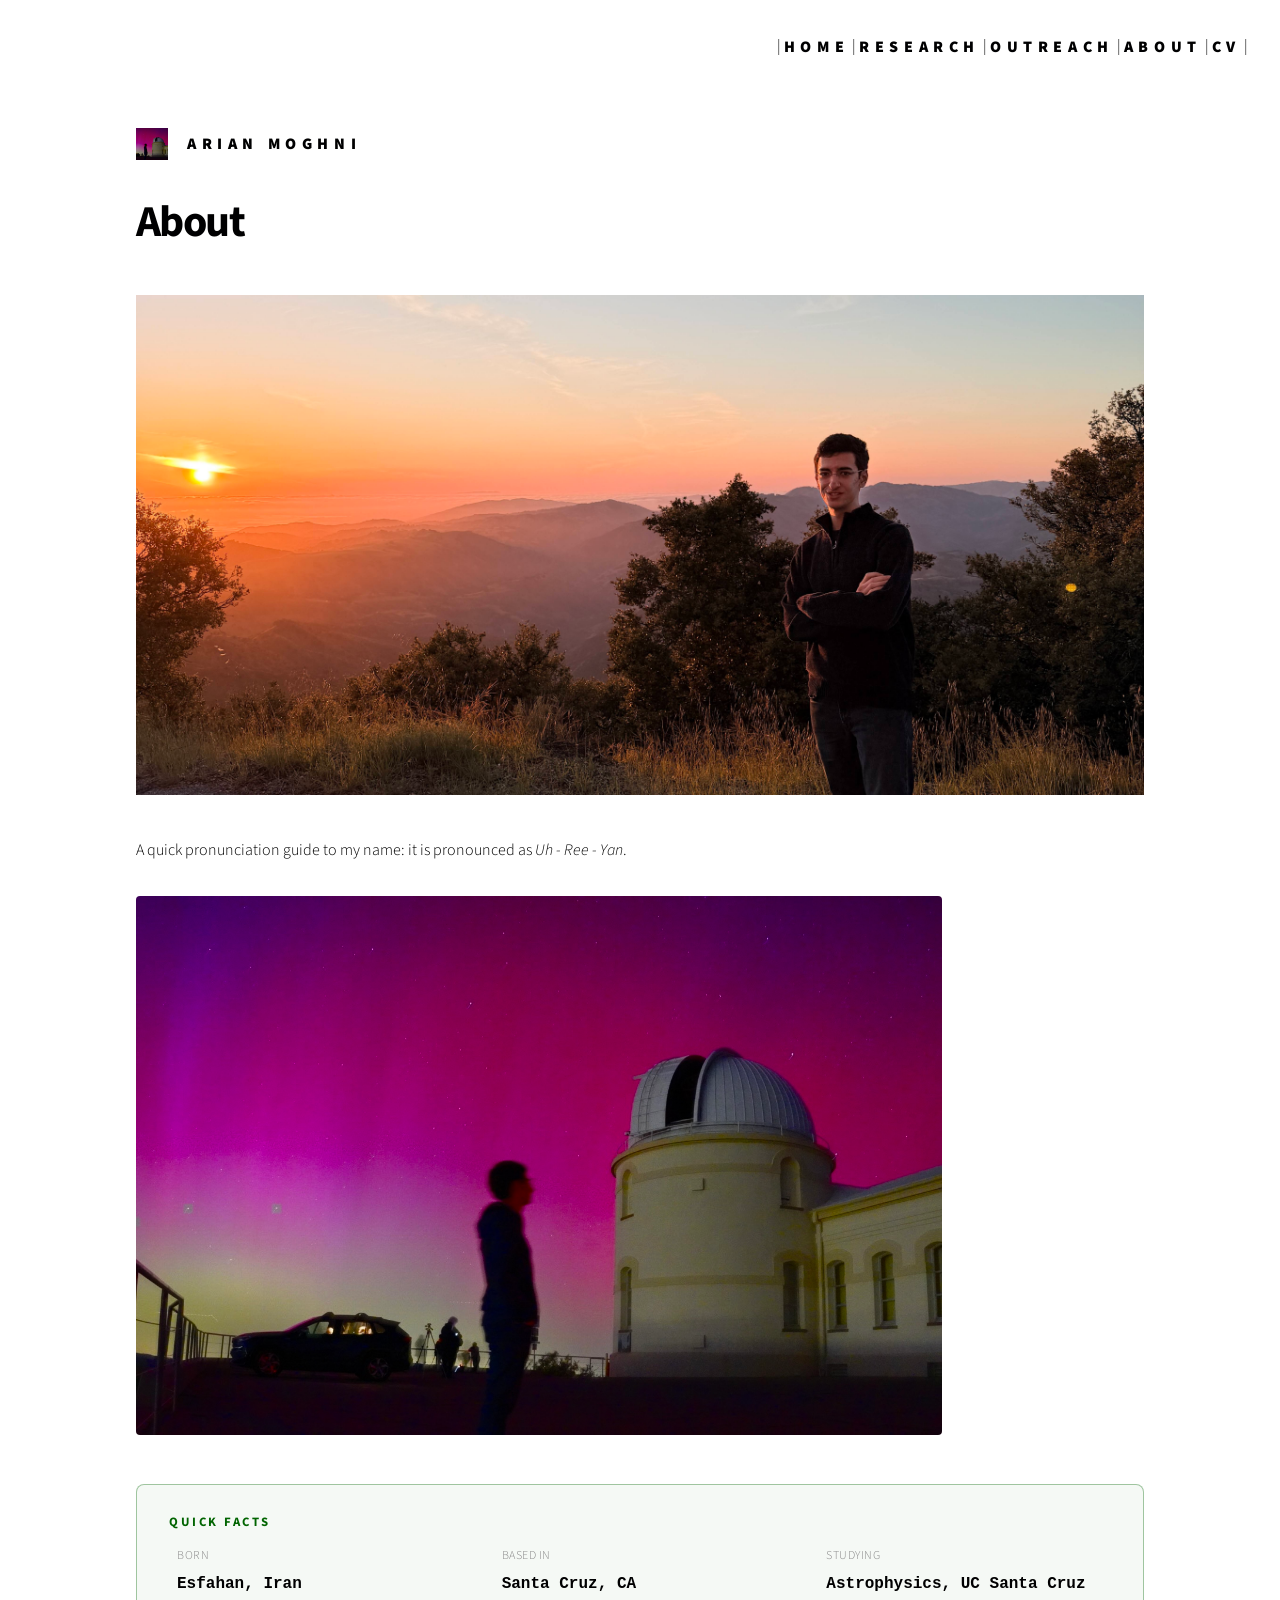
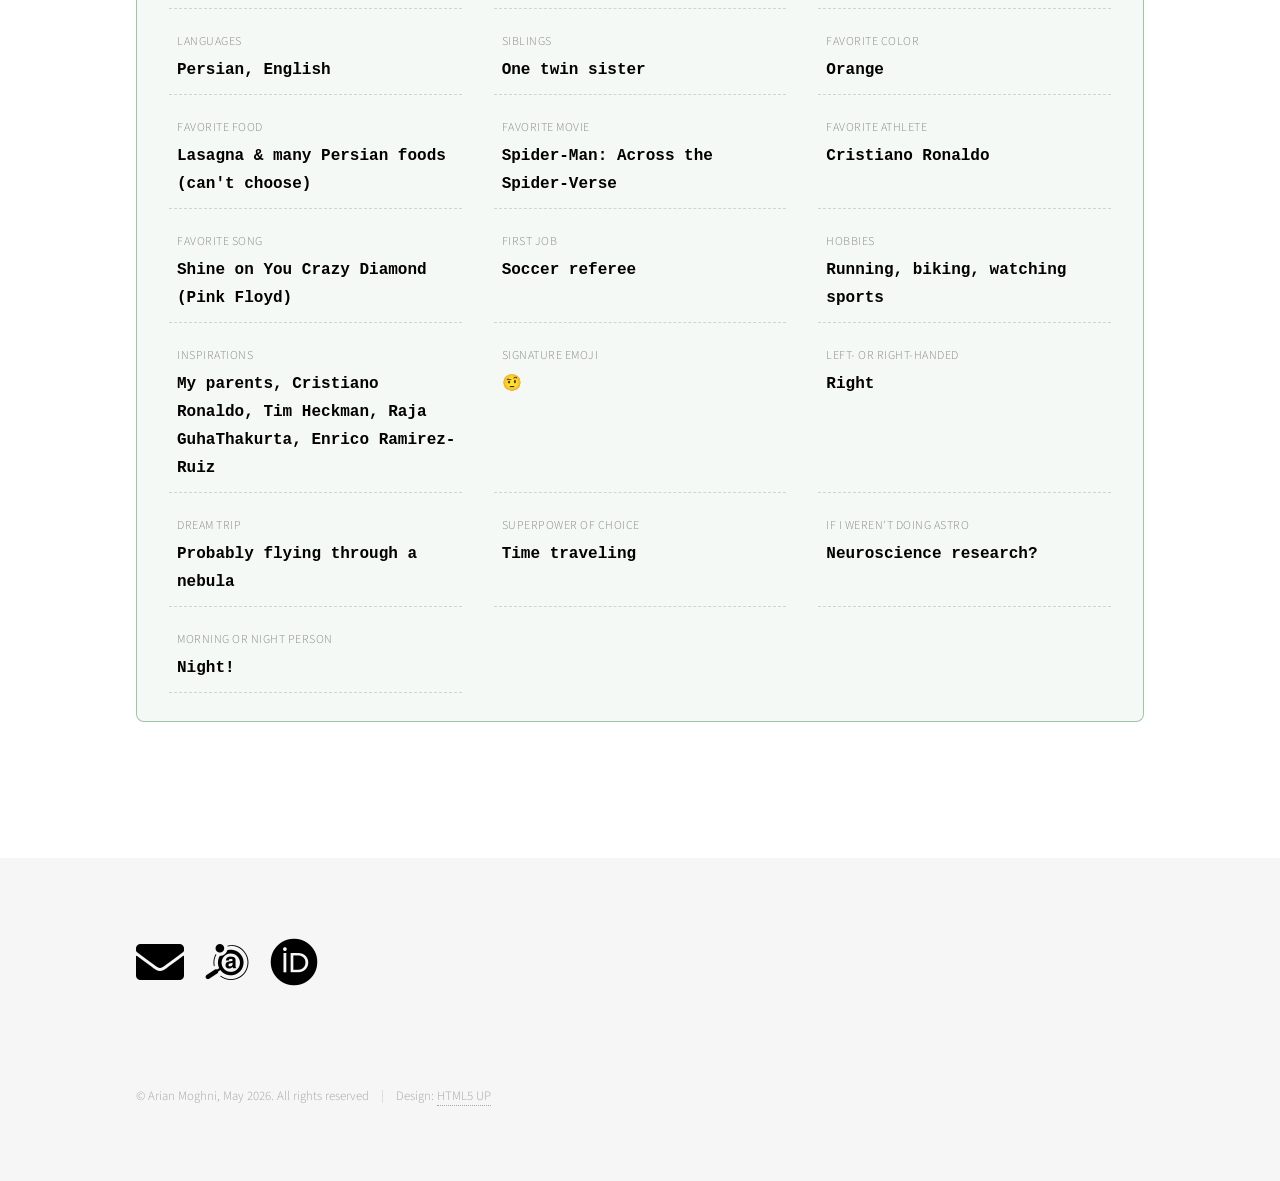
==== about.html @ b33e06de "Update about.html" ====
<!DOCTYPE HTML>
<!--
    Phantom by HTML5 UP
    html5up.net | @ajlkn
    Free for personal and commercial use under the CCA 3.0 license (html5up.net/license)
  -->
<html>
  <head>
    <title>About — Arian Moghni</title> 
    <meta charset="utf-8" />
    <meta name="viewport" content="width=device-width, initial-scale=1, user-scalable=no" />
    <link rel="stylesheet" href="assets/css/main.css" />
    <link rel="stylesheet" href="assets/academicons-1.9.1/css/academicons.css"/>
	<link rel="icon" href="images/Aurora_Lick_copy2.png" />
    <noscript><link rel="stylesheet" href="assets/css/noscript.css" /></noscript>

    <style>
      .quick-facts {
        border: 1px solid rgba(0, 100, 0, 0.35);
        border-radius: 8px;
        padding: 1.75em 2em;
        margin: 2.5em 0;
        background: rgba(0, 100, 0, 0.04);
      }
      .quick-facts h3 {
        margin: 0 0 1em 0;
        font-size: 0.8em;
        letter-spacing: 2.5px;
        text-transform: uppercase;
        color: darkgreen;
        font-weight: 700;
      }
      .quick-facts ul {
        list-style: none;
        margin: 0;
        padding: 0;
        display: grid;
        grid-template-columns: repeat(3, 1fr);
        gap: 1.4em 2em;
      }
      .quick-facts li {
        display: flex;
        flex-direction: column;
        gap: 0.25em;
        border-bottom: 1px dashed rgba(0, 0, 0, 0.15);
        padding-bottom: 0.6em;
        min-width: 0;
      }
      .quick-facts .fact-label {
        font-size: 0.75em;
        text-transform: uppercase;
        letter-spacing: 0.5px;
        color: #888;
      }
      .quick-facts .fact-value {
        font-family: "Courier New", Courier, monospace;
        font-weight: 600;
        word-wrap: break-word;
        overflow-wrap: break-word;
      }
      @media screen and (max-width: 736px) {
        .quick-facts ul { grid-template-columns: repeat(2, 1fr); }
      }
      @media screen and (max-width: 480px) {
        .quick-facts { padding: 1.25em 1.25em; }
        .quick-facts ul { grid-template-columns: 1fr; gap: 0.9em; }
      }
    </style>
  </head>
  <body class="is-preload">
    <!-- Wrapper -->
    <div id="wrapper">
      
      <!-- Header -->
      <header id="header">
	<div class="inner">
	  
	  <!-- Logo -->
	  <a href="index.html" class="logo fix">
	    <span class="symbol"><img src="images/Aurora_Lick_copy.jpg" alt=""/></span>
	    <span class="title">Arian Moghni</span>
	  </a>
	  
	  <!-- Nav -->
	  <nav>
	    | <a href="index.html" class="logo"> <span class="title">Home</span></a> |
	    <a href="lyra.html" class="logo"> <span class="title">Research</span></a> |
	    <a href="previous.html" class="logo"> <span class="title">Outreach</span></a> |
	    <a href="about.html" class="logo"> <span class="title">About</span></a> |
	    <a href="cv.html" class="logo"> <span class="title">CV</span></a> |	
	  </nav>
	  
	</div>
      </header>
      
      <!-- Menu -->
      <nav id="menu">
	<h2>Menu</h2>
	<ul>
	  <li><a href="index.html">Home</a></li>
	  <li><a href="lyra.html">Research</a></li>
	  <li><a
		href="previous.html">Outreach</a></li>
	  <li><a href="about.html">About</a></li>
	  <li><a href="elements.html">Contact</a></li>
	</ul>
      </nav>
      
     <!-- Main -->
<div id="main">
  <div class="inner">
    <h1>About</h1>
    <p style="text-align: center;">
      <img src="images/Lick_img_3-2.jpg" alt="" style="width: 100%; height: auto;" />
    </p>

	  
    <p>
      A quick pronunciation guide to my name: it is pronounced as <em>Uh - Ree - Yan</em>.
    </p>

	<p>
  <span class="image center">
    <img src="images/Aurora_Lick.jpg" alt="" style="width: 80%; height: auto;"/>
  </span>
</p>

    <div class="quick-facts">
      <h3>Quick Facts</h3>
      <ul>
        <li><span class="fact-label">Born</span><span class="fact-value">Esfahan, Iran</span></li>
        <li><span class="fact-label">Based in</span><span class="fact-value">Santa Cruz, CA</span></li>
        <li><span class="fact-label">Studying</span><span class="fact-value">Astrophysics, UC Santa Cruz</span></li>
        <li><span class="fact-label">Languages</span><span class="fact-value">Persian, English</span></li>
        <li><span class="fact-label">Siblings</span><span class="fact-value">One twin sister</span></li>
		  
		<li><span class="fact-label">Favorite Color</span><span class="fact-value">Orange</span></li>
		<li><span class="fact-label">Favorite Food</span><span class="fact-value">Lasagna &amp; many Persian foods (can't choose)</span></li>
        <li><span class="fact-label">Favorite movie</span><span class="fact-value">Spider-Man: Across the Spider-Verse</span></li>
        <li><span class="fact-label">Favorite Athlete</span><span class="fact-value">Cristiano Ronaldo</span></li>
		<li><span class="fact-label">Favorite Song</span><span class="fact-value">Shine on You Crazy Diamond (Pink Floyd)</span></li>

		<li><span class="fact-label">First job</span><span class="fact-value">Soccer referee</span></li>
        <li><span class="fact-label">Hobbies</span><span class="fact-value">Running, biking, watching sports</span></li>
        <li><span class="fact-label">Inspirations</span><span class="fact-value">My parents, Cristiano Ronaldo, Tim Heckman, Raja GuhaThakurta, Enrico Ramirez-Ruiz</span></li>
        <li><span class="fact-label">Signature emoji</span><span class="fact-value">🤨</span></li>
        <li><span class="fact-label">Left- or right-handed</span><span class="fact-value">Right</span></li>

		<li><span class="fact-label">Dream trip</span><span class="fact-value">Probably flying through a nebula</span></li>
        <li><span class="fact-label">Superpower of choice</span><span class="fact-value">Time traveling</span></li>
        <li><span class="fact-label">If I weren't doing astro</span><span class="fact-value">Neuroscience research?</span></li>

		<li><span class="fact-label">Morning or night person</span><span class="fact-value">Night!</span></li>
      </ul>
    </div>

  </div>
</div>
      <!-- Footer -->
      <footer id="footer">
	<div class="inner">
          <ul class="icons">
	  <li><a href="javascript:location='mailto:&#109;&#111;&#103;&#104;&#110;&#105;&#046;&#097;&#114;&#105;&#097;&#110;&#064;&#103;&#109;&#097;&#105;&#108;&#046;&#099;&#111;&#109;';void 0" class="icon"><i class="fas fa-envelope fa-3x"></i></a>
	</li>
            <li><a href=https://ui.adsabs.harvard.edu/search/fq=%7B!type%3Daqp%20v%3D%24fq_database%7D&fq_database=(database%3Aastronomy%20OR%20database%3Aphysics)&q=author%3A%22arian%20moghni%22&sort=date%20desc%2C%20bibcode%20desc&p_=0 class="icon"><i class="ai ai-ads ai-3x"></i>
            </a></li>
            <li><a href=https://orcid.org/0009-0003-4285-8072 class="icon"><i class="ai ai-orcid ai-3x"></i>
            </a></li>
          </ul>
	  <ul class="copyright">
	    <li>&copy;
	      Arian Moghni, May 2026. All rights reserved</li><li>Design: <a href="http://html5up.net">HTML5 UP</a></li>
	  </ul>
	</div>
      </footer>
      
    </div>
    
    <!-- Scripts -->
    <script src="assets/js/jquery.min.js"></script>
    <script src="assets/js/browser.min.js"></script>
    <script src="assets/js/breakpoints.min.js"></script>
    <script src="assets/js/util.js"></script>
    <script src="assets/js/main.js"></script>
    
  </body>
</html>
---- assets/css/main.css ----
@import url(fontawesome-all.min.css);
@import url("https://fonts.googleapis.com/css?family=Source+Sans+Pro:300,700,900");

/*
	Phantom by HTML5 UP
	html5up.net | @ajlkn
	Free for personal and commercial use under the CCA 3.0 license (html5up.net/license)
*/

html, body, div, span, applet, object,
iframe, h1, h2, h3, h4, h5, h6, p, blockquote,
pre, a, abbr, acronym, address, big, cite,
code, del, dfn, em, img, ins, kbd, q, s, samp,
small, strike, strong, sub, sup, tt, var, b,
u, i, center, dl, dt, dd, ol, ul, li, fieldset,
form, label, legend, table, caption, tbody,
tfoot, thead, tr, th, td, article, aside,
canvas, details, embed, figure, figcaption,
footer, header, hgroup, menu, nav, output, ruby,
section, summary, time, mark, audio, video {
	margin: 0;
	padding: 0;
	border: 0;
	font-size: 100%;
	font: inherit;
	vertical-align: baseline;}

article, aside, details, figcaption, figure,
footer, header, hgroup, menu, nav, section {
	display: block;}

body {
	line-height: 1;
}

ol, ul {
	list-style: none;
}

blockquote, q {
	quotes: none;
}

	blockquote:before, blockquote:after, q:before, q:after {
		content: '';
		content: none;
	}

table {
	border-collapse: collapse;
	border-spacing: 0;
}

body {
	-webkit-text-size-adjust: none;
}

mark {
	background-color: transparent;
	color: inherit;
}

input::-moz-focus-inner {
	border: 0;
	padding: 0;
}

input, select, textarea {
	-moz-appearance: none;
	-webkit-appearance: none;
	-ms-appearance: none;
	appearance: none;
}

/* Basic */

	@-ms-viewport {
		width: device-width;
	}

	body {
		-ms-overflow-style: scrollbar;
	}

	@media screen and (max-width: 480px) {

		html, body {
			min-width: 320px;
		}

	}

	html {
		box-sizing: border-box;
	}

	*, *:before, *:after {
		box-sizing: inherit;
	}

	body {
		background: #ffffff;
	}

		body.is-preload *, body.is-preload *:before, body.is-preload *:after {
			-moz-animation: none !important;
			-webkit-animation: none !important;
			-ms-animation: none !important;
			animation: none !important;
			-moz-transition: none !important;
			-webkit-transition: none !important;
			-ms-transition: none !important;
			transition: none !important;
		}

/* Type */

	body, input, select, textarea {
		color: #000001;
		font-family: "Source Sans Pro", Helvetica, sans-serif;
		font-size: 16pt;
		font-weight: 300;
		line-height: 1.75;
	}

		@media screen and (max-width: 1680px) {

			body, input, select, textarea {
				font-size: 14pt;
			}

		}

		@media screen and (max-width: 1280px) {

			body, input, select, textarea {
				font-size: 12pt;
			}

		}

	a {
		-moz-transition: border-bottom-color 0.2s ease, color 0.2s ease;
		-webkit-transition: border-bottom-color 0.2s ease, color 0.2s ease;
		-ms-transition: border-bottom-color 0.2s ease, color 0.2s ease;
		transition: border-bottom-color 0.2s ease, color 0.2s ease;
		text-decoration: none;
		color: #000001;
		border-bottom: dotted 1px rgba(88, 88, 88, 0.5);
	}

		a:hover {
			border-bottom-color: transparent;
			color: #ff4d00 !important;
		}

	strong, b {
		font-weight: 900;
	}

	em, i {
		font-style: italic;
	}

	p {
		margin: 0 0 2em 0;
	}

	h1 {
		font-size: 2.75em;
		font-weight: 700;
		line-height: 1.3;
		margin: 0 0 1em 0;
		letter-spacing: -0.035em;
	}

		h1 a {
			color: inherit;
		}

		@media screen and (max-width: 736px) {

			h1 {
				font-size: 2em;
				margin: 0 0 1em 0;
			}

		}

		@media screen and (max-width: 360px) {

			h1 {
				font-size: 1.75em;
			}

		}

	h2, h3, h4, h5, h6 {
		font-weight: 900;
		line-height: 1.5;
		margin: 0 0 2em 0;
		text-transform: uppercase;
		letter-spacing: 0.35em;
	}

		h2 a, h3 a, h4 a, h5 a, h6 a {
			color: inherit;
		}

	h2 {
		font-size: 1.1em;
	}

	h3 {
		font-size: 1em;
	}

	h4 {
		font-size: 0.8em;
	}

	h5 {
		font-size: 0.8em;
	}

	h6 {
		font-size: 0.8em;
	}

	@media screen and (max-width: 980px) {

		h1 br, h2 br, h3 br, h4 br, h5 br, h6 br {
			display: none;
		}

	}

	@media screen and (max-width: 736px) {

		h2 {
			font-size: 1em;
		}

		h3 {
			font-size: 0.8em;
		}

	}

	sub {
		font-size: 0.8em;
		position: relative;
		top: 0.5em;
	}

	sup {
		font-size: 0.8em;
		position: relative;
		top: -0.5em;
	}

	blockquote {
		border-left: solid 4px #c9c9c9;
		font-style: italic;
		margin: 0 0 2em 0;
		padding: 0.5em 0 0.5em 2em;
	}

	code {
		background: rgba(144, 144, 144, 0.075);
		border-radius: 4px;
		border: solid 1px #c9c9c9;
		font-family: "Courier New", monospace;
		font-size: 0.9em;
		margin: 0 0.25em;
		padding: 0.25em 0.65em;
	}

	pre {
		-webkit-overflow-scrolling: touch;
		font-family: "Courier New", monospace;
		font-size: 0.9em;
		margin: 0 0 2em 0;
	}

		pre code {
			display: block;
			line-height: 1.75;
			padding: 1em 1.5em;
			overflow-x: auto;
		}

	hr {
		border: 0;
		border-bottom: solid 1px #c9c9c9;
		margin: 2em 0;
	}

		hr.major {
			margin: 3em 0;
		}

	.align-left {
		text-align: left;
	}

	.align-center {
		text-align: center;
	}

	.align-right {
		text-align: right;
	}

/* Row */

	.row {
		display: flex;
		flex-wrap: wrap;
		box-sizing: border-box;
		align-items: stretch;
	}

		.row > * {
			box-sizing: border-box;
		}

		.row.gtr-uniform > * > :last-child {
			margin-bottom: 0;
		}

		.row.aln-left {
			justify-content: flex-start;
		}

		.row.aln-center {
			justify-content: center;
		}

		.row.aln-right {
			justify-content: flex-end;
		}

		.row.aln-top {
			align-items: flex-start;
		}

		.row.aln-middle {
			align-items: center;
		}

		.row.aln-bottom {
			align-items: flex-end;
		}

		.row > .imp {
			order: -1;
		}

		.row > .col-1 {
			width: 8.33333%;
		}

		.row > .off-1 {
			margin-left: 8.33333%;
		}

		.row > .col-2 {
			width: 16.66667%;
		}

		.row > .off-2 {
			margin-left: 16.66667%;
		}

		.row > .col-3 {
			width: 25%;
		}

		.row > .off-3 {
			margin-left: 25%;
		}

		.row > .col-4 {
			width: 33.33333%;
		}

		.row > .off-4 {
			margin-left: 33.33333%;
		}

		.row > .col-5 {
			width: 41.66667%;
		}

		.row > .off-5 {
			margin-left: 41.66667%;
		}

		.row > .col-6 {
			width: 50%;
		}

		.row > .off-6 {
			margin-left: 50%;
		}

		.row > .col-7 {
			width: 58.33333%;
		}

		.row > .off-7 {
			margin-left: 58.33333%;
		}

		.row > .col-8 {
			width: 66.66667%;
		}

		.row > .off-8 {
			margin-left: 66.66667%;
		}

		.row > .col-9 {
			width: 75%;
		}

		.row > .off-9 {
			margin-left: 75%;
		}

		.row > .col-10 {
			width: 83.33333%;
		}

		.row > .off-10 {
			margin-left: 83.33333%;
		}

		.row > .col-11 {
			width: 91.66667%;
		}

		.row > .off-11 {
			margin-left: 91.66667%;
		}

		.row > .col-12 {
			width: 100%;
		}

		.row > .off-12 {
			margin-left: 100%;
		}

		.row.gtr-0 {
			margin-top: 0;
			margin-left: 0em;
		}

			.row.gtr-0 > * {
				padding: 0 0 0 0em;
			}

			.row.gtr-0.gtr-uniform {
				margin-top: 0em;
			}

				.row.gtr-0.gtr-uniform > * {
					padding-top: 0em;
				}

		.row.gtr-25 {
			margin-top: 0;
			margin-left: -0.5em;
		}

			.row.gtr-25 > * {
				padding: 0 0 0 0.5em;
			}

			.row.gtr-25.gtr-uniform {
				margin-top: -0.5em;
			}

				.row.gtr-25.gtr-uniform > * {
					padding-top: 0.5em;
				}

		.row.gtr-50 {
			margin-top: 0;
			margin-left: -1em;
		}

			.row.gtr-50 > * {
				padding: 0 0 0 1em;
			}

			.row.gtr-50.gtr-uniform {
				margin-top: -1em;
			}

				.row.gtr-50.gtr-uniform > * {
					padding-top: 1em;
				}

		.row {
			margin-top: 0;
			margin-left: -2em;
		}

			.row > * {
				padding: 0 0 0 2em;
			}

			.row.gtr-uniform {
				margin-top: -2em;
			}

				.row.gtr-uniform > * {
					padding-top: 2em;
				}

		.row.gtr-150 {
			margin-top: 0;
			margin-left: -3em;
		}

			.row.gtr-150 > * {
				padding: 0 0 0 3em;
			}

			.row.gtr-150.gtr-uniform {
				margin-top: -3em;
			}

				.row.gtr-150.gtr-uniform > * {
					padding-top: 3em;
				}

		.row.gtr-200 {
			margin-top: 0;
			margin-left: -4em;
		}

			.row.gtr-200 > * {
				padding: 0 0 0 4em;
			}

			.row.gtr-200.gtr-uniform {
				margin-top: -4em;
			}

				.row.gtr-200.gtr-uniform > * {
					padding-top: 4em;
				}

		@media screen and (max-width: 1680px) {

			.row {
				display: flex;
				flex-wrap: wrap;
				box-sizing: border-box;
				align-items: stretch;
			}

				.row > * {
					box-sizing: border-box;
				}

				.row.gtr-uniform > * > :last-child {
					margin-bottom: 0;
				}

				.row.aln-left {
					justify-content: flex-start;
				}

				.row.aln-center {
					justify-content: center;
				}

				.row.aln-right {
					justify-content: flex-end;
				}

				.row.aln-top {
					align-items: flex-start;
				}

				.row.aln-middle {
					align-items: center;
				}

				.row.aln-bottom {
					align-items: flex-end;
				}

				.row > .imp-xlarge {
					order: -1;
				}

				.row > .col-1-xlarge {
					width: 8.33333%;
				}

				.row > .off-1-xlarge {
					margin-left: 8.33333%;
				}

				.row > .col-2-xlarge {
					width: 16.66667%;
				}

				.row > .off-2-xlarge {
					margin-left: 16.66667%;
				}

				.row > .col-3-xlarge {
					width: 25%;
				}

				.row > .off-3-xlarge {
					margin-left: 25%;
				}

				.row > .col-4-xlarge {
					width: 33.33333%;
				}

				.row > .off-4-xlarge {
					margin-left: 33.33333%;
				}

				.row > .col-5-xlarge {
					width: 41.66667%;
				}

				.row > .off-5-xlarge {
					margin-left: 41.66667%;
				}

				.row > .col-6-xlarge {
					width: 50%;
				}

				.row > .off-6-xlarge {
					margin-left: 50%;
				}

				.row > .col-7-xlarge {
					width: 58.33333%;
				}

				.row > .off-7-xlarge {
					margin-left: 58.33333%;
				}

				.row > .col-8-xlarge {
					width: 66.66667%;
				}

				.row > .off-8-xlarge {
					margin-left: 66.66667%;
				}

				.row > .col-9-xlarge {
					width: 75%;
				}

				.row > .off-9-xlarge {
					margin-left: 75%;
				}

				.row > .col-10-xlarge {
					width: 83.33333%;
				}

				.row > .off-10-xlarge {
					margin-left: 83.33333%;
				}

				.row > .col-11-xlarge {
					width: 91.66667%;
				}

				.row > .off-11-xlarge {
					margin-left: 91.66667%;
				}

				.row > .col-12-xlarge {
					width: 100%;
				}

				.row > .off-12-xlarge {
					margin-left: 100%;
				}

				.row.gtr-0 {
					margin-top: 0;
					margin-left: 0em;
				}

					.row.gtr-0 > * {
						padding: 0 0 0 0em;
					}

					.row.gtr-0.gtr-uniform {
						margin-top: 0em;
					}

						.row.gtr-0.gtr-uniform > * {
							padding-top: 0em;
						}

				.row.gtr-25 {
					margin-top: 0;
					margin-left: -0.5em;
				}

					.row.gtr-25 > * {
						padding: 0 0 0 0.5em;
					}

					.row.gtr-25.gtr-uniform {
						margin-top: -0.5em;
					}

						.row.gtr-25.gtr-uniform > * {
							padding-top: 0.5em;
						}

				.row.gtr-50 {
					margin-top: 0;
					margin-left: -1em;
				}

					.row.gtr-50 > * {
						padding: 0 0 0 1em;
					}

					.row.gtr-50.gtr-uniform {
						margin-top: -1em;
					}

						.row.gtr-50.gtr-uniform > * {
							padding-top: 1em;
						}

				.row {
					margin-top: 0;
					margin-left: -2em;
				}

					.row > * {
						padding: 0 0 0 2em;
					}

					.row.gtr-uniform {
						margin-top: -2em;
					}

						.row.gtr-uniform > * {
							padding-top: 2em;
						}

				.row.gtr-150 {
					margin-top: 0;
					margin-left: -3em;
				}

					.row.gtr-150 > * {
						padding: 0 0 0 3em;
					}

					.row.gtr-150.gtr-uniform {
						margin-top: -3em;
					}

						.row.gtr-150.gtr-uniform > * {
							padding-top: 3em;
						}

				.row.gtr-200 {
					margin-top: 0;
					margin-left: -4em;
				}

					.row.gtr-200 > * {
						padding: 0 0 0 4em;
					}

					.row.gtr-200.gtr-uniform {
						margin-top: -4em;
					}

						.row.gtr-200.gtr-uniform > * {
							padding-top: 4em;
						}

		}

		@media screen and (max-width: 1280px) {

			.row {
				display: flex;
				flex-wrap: wrap;
				box-sizing: border-box;
				align-items: stretch;
			}

				.row > * {
					box-sizing: border-box;
				}

				.row.gtr-uniform > * > :last-child {
					margin-bottom: 0;
				}

				.row.aln-left {
					justify-content: flex-start;
				}

				.row.aln-center {
					justify-content: center;
				}

				.row.aln-right {
					justify-content: flex-end;
				}

				.row.aln-top {
					align-items: flex-start;
				}

				.row.aln-middle {
					align-items: center;
				}

				.row.aln-bottom {
					align-items: flex-end;
				}

				.row > .imp-large {
					order: -1;
				}

				.row > .col-1-large {
					width: 8.33333%;
				}

				.row > .off-1-large {
					margin-left: 8.33333%;
				}

				.row > .col-2-large {
					width: 16.66667%;
				}

				.row > .off-2-large {
					margin-left: 16.66667%;
				}

				.row > .col-3-large {
					width: 25%;
				}

				.row > .off-3-large {
					margin-left: 25%;
				}

				.row > .col-4-large {
					width: 33.33333%;
				}

				.row > .off-4-large {
					margin-left: 33.33333%;
				}

				.row > .col-5-large {
					width: 41.66667%;
				}

				.row > .off-5-large {
					margin-left: 41.66667%;
				}

				.row > .col-6-large {
					width: 50%;
				}

				.row > .off-6-large {
					margin-left: 50%;
				}

				.row > .col-7-large {
					width: 58.33333%;
				}

				.row > .off-7-large {
					margin-left: 58.33333%;
				}

				.row > .col-8-large {
					width: 66.66667%;
				}

				.row > .off-8-large {
					margin-left: 66.66667%;
				}

				.row > .col-9-large {
					width: 75%;
				}

				.row > .off-9-large {
					margin-left: 75%;
				}

				.row > .col-10-large {
					width: 83.33333%;
				}

				.row > .off-10-large {
					margin-left: 83.33333%;
				}

				.row > .col-11-large {
					width: 91.66667%;
				}

				.row > .off-11-large {
					margin-left: 91.66667%;
				}

				.row > .col-12-large {
					width: 100%;
				}

				.row > .off-12-large {
					margin-left: 100%;
				}

				.row.gtr-0 {
					margin-top: 0;
					margin-left: 0em;
				}

					.row.gtr-0 > * {
						padding: 0 0 0 0em;
					}

					.row.gtr-0.gtr-uniform {
						margin-top: 0em;
					}

						.row.gtr-0.gtr-uniform > * {
							padding-top: 0em;
						}

				.row.gtr-25 {
					margin-top: 0;
					margin-left: -0.5em;
				}

					.row.gtr-25 > * {
						padding: 0 0 0 0.5em;
					}

					.row.gtr-25.gtr-uniform {
						margin-top: -0.5em;
					}

						.row.gtr-25.gtr-uniform > * {
							padding-top: 0.5em;
						}

				.row.gtr-50 {
					margin-top: 0;
					margin-left: -1em;
				}

					.row.gtr-50 > * {
						padding: 0 0 0 1em;
					}

					.row.gtr-50.gtr-uniform {
						margin-top: -1em;
					}

						.row.gtr-50.gtr-uniform > * {
							padding-top: 1em;
						}

				.row {
					margin-top: 0;
					margin-left: -2em;
				}

					.row > * {
						padding: 0 0 0 2em;
					}

					.row.gtr-uniform {
						margin-top: -2em;
					}

						.row.gtr-uniform > * {
							padding-top: 2em;
						}

				.row.gtr-150 {
					margin-top: 0;
					margin-left: -3em;
				}

					.row.gtr-150 > * {
						padding: 0 0 0 3em;
					}

					.row.gtr-150.gtr-uniform {
						margin-top: -3em;
					}

						.row.gtr-150.gtr-uniform > * {
							padding-top: 3em;
						}

				.row.gtr-200 {
					margin-top: 0;
					margin-left: -4em;
				}

					.row.gtr-200 > * {
						padding: 0 0 0 4em;
					}

					.row.gtr-200.gtr-uniform {
						margin-top: -4em;
					}

						.row.gtr-200.gtr-uniform > * {
							padding-top: 4em;
						}

		}

		@media screen and (max-width: 980px) {

			.row {
				display: flex;
				flex-wrap: wrap;
				box-sizing: border-box;
				align-items: stretch;
			}

				.row > * {
					box-sizing: border-box;
				}

				.row.gtr-uniform > * > :last-child {
					margin-bottom: 0;
				}

				.row.aln-left {
					justify-content: flex-start;
				}

				.row.aln-center {
					justify-content: center;
				}

				.row.aln-right {
					justify-content: flex-end;
				}

				.row.aln-top {
					align-items: flex-start;
				}

				.row.aln-middle {
					align-items: center;
				}

				.row.aln-bottom {
					align-items: flex-end;
				}

				.row > .imp-medium {
					order: -1;
				}

				.row > .col-1-medium {
					width: 8.33333%;
				}

				.row > .off-1-medium {
					margin-left: 8.33333%;
				}

				.row > .col-2-medium {
					width: 16.66667%;
				}

				.row > .off-2-medium {
					margin-left: 16.66667%;
				}

				.row > .col-3-medium {
					width: 25%;
				}

				.row > .off-3-medium {
					margin-left: 25%;
				}

				.row > .col-4-medium {
					width: 33.33333%;
				}

				.row > .off-4-medium {
					margin-left: 33.33333%;
				}

				.row > .col-5-medium {
					width: 41.66667%;
				}

				.row > .off-5-medium {
					margin-left: 41.66667%;
				}

				.row > .col-6-medium {
					width: 50%;
				}

				.row > .off-6-medium {
					margin-left: 50%;
				}

				.row > .col-7-medium {
					width: 58.33333%;
				}

				.row > .off-7-medium {
					margin-left: 58.33333%;
				}

				.row > .col-8-medium {
					width: 66.66667%;
				}

				.row > .off-8-medium {
					margin-left: 66.66667%;
				}

				.row > .col-9-medium {
					width: 75%;
				}

				.row > .off-9-medium {
					margin-left: 75%;
				}

				.row > .col-10-medium {
					width: 83.33333%;
				}

				.row > .off-10-medium {
					margin-left: 83.33333%;
				}

				.row > .col-11-medium {
					width: 91.66667%;
				}

				.row > .off-11-medium {
					margin-left: 91.66667%;
				}

				.row > .col-12-medium {
					width: 100%;
				}

				.row > .off-12-medium {
					margin-left: 100%;
				}

				.row.gtr-0 {
					margin-top: 0;
					margin-left: 0em;
				}

					.row.gtr-0 > * {
						padding: 0 0 0 0em;
					}

					.row.gtr-0.gtr-uniform {
						margin-top: 0em;
					}

						.row.gtr-0.gtr-uniform > * {
							padding-top: 0em;
						}

				.row.gtr-25 {
					margin-top: 0;
					margin-left: -0.375em;
				}

					.row.gtr-25 > * {
						padding: 0 0 0 0.375em;
					}

					.row.gtr-25.gtr-uniform {
						margin-top: -0.375em;
					}

						.row.gtr-25.gtr-uniform > * {
							padding-top: 0.375em;
						}

				.row.gtr-50 {
					margin-top: 0;
					margin-left: -0.75em;
				}

					.row.gtr-50 > * {
						padding: 0 0 0 0.75em;
					}

					.row.gtr-50.gtr-uniform {
						margin-top: -0.75em;
					}

						.row.gtr-50.gtr-uniform > * {
							padding-top: 0.75em;
						}

				.row {
					margin-top: 0;
					margin-left: -1.5em;
				}

					.row > * {
						padding: 0 0 0 1.5em;
					}

					.row.gtr-uniform {
						margin-top: -1.5em;
					}

						.row.gtr-uniform > * {
							padding-top: 1.5em;
						}

				.row.gtr-150 {
					margin-top: 0;
					margin-left: -2.25em;
				}

					.row.gtr-150 > * {
						padding: 0 0 0 2.25em;
					}

					.row.gtr-150.gtr-uniform {
						margin-top: -2.25em;
					}

						.row.gtr-150.gtr-uniform > * {
							padding-top: 2.25em;
						}

				.row.gtr-200 {
					margin-top: 0;
					margin-left: -3em;
				}

					.row.gtr-200 > * {
						padding: 0 0 0 3em;
					}

					.row.gtr-200.gtr-uniform {
						margin-top: -3em;
					}

						.row.gtr-200.gtr-uniform > * {
							padding-top: 3em;
						}

		}

		@media screen and (max-width: 736px) {

			.row {
				display: flex;
				flex-wrap: wrap;
				box-sizing: border-box;
				align-items: stretch;
			}

				.row > * {
					box-sizing: border-box;
				}

				.row.gtr-uniform > * > :last-child {
					margin-bottom: 0;
				}

				.row.aln-left {
					justify-content: flex-start;
				}

				.row.aln-center {
					justify-content: center;
				}

				.row.aln-right {
					justify-content: flex-end;
				}

				.row.aln-top {
					align-items: flex-start;
				}

				.row.aln-middle {
					align-items: center;
				}

				.row.aln-bottom {
					align-items: flex-end;
				}

				.row > .imp-small {
					order: -1;
				}

				.row > .col-1-small {
					width: 8.33333%;
				}

				.row > .off-1-small {
					margin-left: 8.33333%;
				}

				.row > .col-2-small {
					width: 16.66667%;
				}

				.row > .off-2-small {
					margin-left: 16.66667%;
				}

				.row > .col-3-small {
					width: 25%;
				}

				.row > .off-3-small {
					margin-left: 25%;
				}

				.row > .col-4-small {
					width: 33.33333%;
				}

				.row > .off-4-small {
					margin-left: 33.33333%;
				}

				.row > .col-5-small {
					width: 41.66667%;
				}

				.row > .off-5-small {
					margin-left: 41.66667%;
				}

				.row > .col-6-small {
					width: 50%;
				}

				.row > .off-6-small {
					margin-left: 50%;
				}

				.row > .col-7-small {
					width: 58.33333%;
				}

				.row > .off-7-small {
					margin-left: 58.33333%;
				}

				.row > .col-8-small {
					width: 66.66667%;
				}

				.row > .off-8-small {
					margin-left: 66.66667%;
				}

				.row > .col-9-small {
					width: 75%;
				}

				.row > .off-9-small {
					margin-left: 75%;
				}

				.row > .col-10-small {
					width: 83.33333%;
				}

				.row > .off-10-small {
					margin-left: 83.33333%;
				}

				.row > .col-11-small {
					width: 91.66667%;
				}

				.row > .off-11-small {
					margin-left: 91.66667%;
				}

				.row > .col-12-small {
					width: 100%;
				}

				.row > .off-12-small {
					margin-left: 100%;
				}

				.row.gtr-0 {
					margin-top: 0;
					margin-left: 0em;
				}

					.row.gtr-0 > * {
						padding: 0 0 0 0em;
					}

					.row.gtr-0.gtr-uniform {
						margin-top: 0em;
					}

						.row.gtr-0.gtr-uniform > * {
							padding-top: 0em;
						}

				.row.gtr-25 {
					margin-top: 0;
					margin-left: -0.25em;
				}

					.row.gtr-25 > * {
						padding: 0 0 0 0.25em;
					}

					.row.gtr-25.gtr-uniform {
						margin-top: -0.25em;
					}

						.row.gtr-25.gtr-uniform > * {
							padding-top: 0.25em;
						}

				.row.gtr-50 {
					margin-top: 0;
					margin-left: -0.5em;
				}

					.row.gtr-50 > * {
						padding: 0 0 0 0.5em;
					}

					.row.gtr-50.gtr-uniform {
						margin-top: -0.5em;
					}

						.row.gtr-50.gtr-uniform > * {
							padding-top: 0.5em;
						}

				.row {
					margin-top: 0;
					margin-left: -1em;
				}

					.row > * {
						padding: 0 0 0 1em;
					}

					.row.gtr-uniform {
						margin-top: -1em;
					}

						.row.gtr-uniform > * {
							padding-top: 1em;
						}

				.row.gtr-150 {
					margin-top: 0;
					margin-left: -1.5em;
				}

					.row.gtr-150 > * {
						padding: 0 0 0 1.5em;
					}

					.row.gtr-150.gtr-uniform {
						margin-top: -1.5em;
					}

						.row.gtr-150.gtr-uniform > * {
							padding-top: 1.5em;
						}

				.row.gtr-200 {
					margin-top: 0;
					margin-left: -2em;
				}

					.row.gtr-200 > * {
						padding: 0 0 0 2em;
					}

					.row.gtr-200.gtr-uniform {
						margin-top: -2em;
					}

						.row.gtr-200.gtr-uniform > * {
							padding-top: 2em;
						}

		}

		@media screen and (max-width: 480px) {

			.row {
				display: flex;
				flex-wrap: wrap;
				box-sizing: border-box;
				align-items: stretch;
			}

				.row > * {
					box-sizing: border-box;
				}

				.row.gtr-uniform > * > :last-child {
					margin-bottom: 0;
				}

				.row.aln-left {
					justify-content: flex-start;
				}

				.row.aln-center {
					justify-content: center;
				}

				.row.aln-right {
					justify-content: flex-end;
				}

				.row.aln-top {
					align-items: flex-start;
				}

				.row.aln-middle {
					align-items: center;
				}

				.row.aln-bottom {
					align-items: flex-end;
				}

				.row > .imp-xsmall {
					order: -1;
				}

				.row > .col-1-xsmall {
					width: 8.33333%;
				}

				.row > .off-1-xsmall {
					margin-left: 8.33333%;
				}

				.row > .col-2-xsmall {
					width: 16.66667%;
				}

				.row > .off-2-xsmall {
					margin-left: 16.66667%;
				}

				.row > .col-3-xsmall {
					width: 25%;
				}

				.row > .off-3-xsmall {
					margin-left: 25%;
				}

				.row > .col-4-xsmall {
					width: 33.33333%;
				}

				.row > .off-4-xsmall {
					margin-left: 33.33333%;
				}

				.row > .col-5-xsmall {
					width: 41.66667%;
				}

				.row > .off-5-xsmall {
					margin-left: 41.66667%;
				}

				.row > .col-6-xsmall {
					width: 50%;
				}

				.row > .off-6-xsmall {
					margin-left: 50%;
				}

				.row > .col-7-xsmall {
					width: 58.33333%;
				}

				.row > .off-7-xsmall {
					margin-left: 58.33333%;
				}

				.row > .col-8-xsmall {
					width: 66.66667%;
				}

				.row > .off-8-xsmall {
					margin-left: 66.66667%;
				}

				.row > .col-9-xsmall {
					width: 75%;
				}

				.row > .off-9-xsmall {
					margin-left: 75%;
				}

				.row > .col-10-xsmall {
					width: 83.33333%;
				}

				.row > .off-10-xsmall {
					margin-left: 83.33333%;
				}

				.row > .col-11-xsmall {
					width: 91.66667%;
				}

				.row > .off-11-xsmall {
					margin-left: 91.66667%;
				}

				.row > .col-12-xsmall {
					width: 100%;
				}

				.row > .off-12-xsmall {
					margin-left: 100%;
				}

				.row.gtr-0 {
					margin-top: 0;
					margin-left: 0em;
				}

					.row.gtr-0 > * {
						padding: 0 0 0 0em;
					}

					.row.gtr-0.gtr-uniform {
						margin-top: 0em;
					}

						.row.gtr-0.gtr-uniform > * {
							padding-top: 0em;
						}

				.row.gtr-25 {
					margin-top: 0;
					margin-left: -0.25em;
				}

					.row.gtr-25 > * {
						padding: 0 0 0 0.25em;
					}

					.row.gtr-25.gtr-uniform {
						margin-top: -0.25em;
					}

						.row.gtr-25.gtr-uniform > * {
							padding-top: 0.25em;
						}

				.row.gtr-50 {
					margin-top: 0;
					margin-left: -0.5em;
				}

					.row.gtr-50 > * {
						padding: 0 0 0 0.5em;
					}

					.row.gtr-50.gtr-uniform {
						margin-top: -0.5em;
					}

						.row.gtr-50.gtr-uniform > * {
							padding-top: 0.5em;
						}

				.row {
					margin-top: 0;
					margin-left: -1em;
				}

					.row > * {
						padding: 0 0 0 1em;
					}

					.row.gtr-uniform {
						margin-top: -1em;
					}

						.row.gtr-uniform > * {
							padding-top: 1em;
						}

				.row.gtr-150 {
					margin-top: 0;
					margin-left: -1.5em;
				}

					.row.gtr-150 > * {
						padding: 0 0 0 1.5em;
					}

					.row.gtr-150.gtr-uniform {
						margin-top: -1.5em;
					}

						.row.gtr-150.gtr-uniform > * {
							padding-top: 1.5em;
						}

				.row.gtr-200 {
					margin-top: 0;
					margin-left: -2em;
				}

					.row.gtr-200 > * {
						padding: 0 0 0 2em;
					}

					.row.gtr-200.gtr-uniform {
						margin-top: -2em;
					}

						.row.gtr-200.gtr-uniform > * {
							padding-top: 2em;
						}

		}

/* Section/Article */

	section.special, article.special {
		text-align: center;
	}

	header p {
		margin-top: -1em;
	}

	@media screen and (max-width: 736px) {

		header p {
			margin-top: 0;
		}

	}

/* Icon */

	.icon {
		text-decoration: none;
		border-bottom: none;
		position: relative;
	}

		.icon:before {
			-moz-osx-font-smoothing: grayscale;
			-webkit-font-smoothing: antialiased;
			display: inline-block;
			font-style: normal;
			font-variant: normal;
			text-rendering: auto;
			line-height: 1;
			text-transform: none !important;
			font-family: 'Font Awesome 5 Free';
			font-weight: 400;
		}

		.icon > .label {
			display: none;
		}

		.icon:before {
			line-height: inherit;
		}

		.icon.solid:before {
			font-weight: 900;
		}

		.icon.brands:before {
			font-family: 'Font Awesome 5 Brands';
		}

		.icon.style2 {
			-moz-transition: background-color 0.2s ease-in-out, color 0.2s ease-in-out, border-color 0.2s ease-in-out;
			-webkit-transition: background-color 0.2s ease-in-out, color 0.2s ease-in-out, border-color 0.2s ease-in-out;
			-ms-transition: background-color 0.2s ease-in-out, color 0.2s ease-in-out, border-color 0.2s ease-in-out;
			transition: background-color 0.2s ease-in-out, color 0.2s ease-in-out, border-color 0.2s ease-in-out;
			background-color: transparent;
			border: solid 1px #c9c9c9;
			border-radius: 4px;
			width: 2.65em;
			height: 2.65em;
			display: inline-block;
			text-align: center;
			line-height: 2.65em;
			color: inherit;
		}

			.icon.style2:before {
				font-size: 1.1em;
			}

			.icon.style2:hover {
				color: #ff4d00;
				border-color: #ff4d00;
			}

			.icon.style2:active {
				background-color: rgba(242, 132, 158, 0.1);
			}

/* List */

	ol {
		list-style: decimal;
		margin: 0 0 2em 0;
		padding-left: 1.25em;
	}

		ol li {
			padding-left: 0.25em;
		}

	ul {
		list-style: disc;
		margin: 0 0 2em 0;
		padding-left: 1em;
	}

		ul li {
			padding-left: 0.5em;
		}

		ul.alt {
			list-style: none;
			padding-left: 0;
		}

			ul.alt li {
				border-top: solid 1px #c9c9c9;
				padding: 0.5em 0;
			}

				ul.alt li:first-child {
					border-top: 0;
					padding-top: 0;
				}

	dl {
		margin: 0 0 2em 0;
	}

		dl dt {
			display: block;
			font-weight: 900;
			margin: 0 0 1em 0;
		}

		dl dd {
			margin-left: 2em;
		}

/* Actions */

	ul.actions {
		display: -moz-flex;
		display: -webkit-flex;
		display: -ms-flex;
		display: flex;
		cursor: default;
		list-style: none;
		margin-left: -1em;
		padding-left: 0;
	}

		ul.actions li {
			padding: 0 0 0 1em;
			vertical-align: middle;
		}

		ul.actions.special {
			-moz-justify-content: center;
			-webkit-justify-content: center;
			-ms-justify-content: center;
			justify-content: center;
			width: 100%;
			margin-left: 0;
		}

			ul.actions.special li:first-child {
				padding-left: 0;
			}

		ul.actions.stacked {
			-moz-flex-direction: column;
			-webkit-flex-direction: column;
			-ms-flex-direction: column;
			flex-direction: column;
			margin-left: 0;
		}

			ul.actions.stacked li {
				padding: 1.3em 0 0 0;
			}

				ul.actions.stacked li:first-child {
					padding-top: 0;
				}

		ul.actions.fit {
			width: calc(100% + 1em);
		}

			ul.actions.fit li {
				-moz-flex-grow: 1;
				-webkit-flex-grow: 1;
				-ms-flex-grow: 1;
				flex-grow: 1;
				-moz-flex-shrink: 1;
				-webkit-flex-shrink: 1;
				-ms-flex-shrink: 1;
				flex-shrink: 1;
				width: 100%;
			}

				ul.actions.fit li > * {
					width: 100%;
				}

			ul.actions.fit.stacked {
				width: 100%;
			}

		@media screen and (max-width: 480px) {

			ul.actions:not(.fixed) {
				-moz-flex-direction: column;
				-webkit-flex-direction: column;
				-ms-flex-direction: column;
				flex-direction: column;
				margin-left: 0;
				width: 100% !important;
			}

				ul.actions:not(.fixed) li {
					-moz-flex-grow: 1;
					-webkit-flex-grow: 1;
					-ms-flex-grow: 1;
					flex-grow: 1;
					-moz-flex-shrink: 1;
					-webkit-flex-shrink: 1;
					-ms-flex-shrink: 1;
					flex-shrink: 1;
					padding: 1em 0 0 0;
					text-align: center;
					width: 100%;
				}

					ul.actions:not(.fixed) li > * {
						width: 100%;
					}

					ul.actions:not(.fixed) li:first-child {
						padding-top: 0;
					}

					ul.actions:not(.fixed) li input[type="submit"],
					ul.actions:not(.fixed) li input[type="reset"],
					ul.actions:not(.fixed) li input[type="button"],
					ul.actions:not(.fixed) li button,
					ul.actions:not(.fixed) li .button {
						width: 100%;
					}

						ul.actions:not(.fixed) li input[type="submit"].icon:before,
						ul.actions:not(.fixed) li input[type="reset"].icon:before,
						ul.actions:not(.fixed) li input[type="button"].icon:before,
						ul.actions:not(.fixed) li button.icon:before,
						ul.actions:not(.fixed) li .button.icon:before {
							margin-left: -0.5rem;
						}

		}

/* Icons */

	ul.icons {
		cursor: default;
		list-style: none;
		padding-left: 0;
		margin: -1em 0 2em -1em;
	}

		ul.icons li {
			display: inline-block;
			padding: 1em 0 0 1em;
		}

/* Form */

	form {
		margin: 0 0 2em 0;
		overflow-x: hidden;
	}

		form > :last-child {
			margin-bottom: 0;
		}

		form > .fields {
			display: -moz-flex;
			display: -webkit-flex;
			display: -ms-flex;
			display: flex;
			-moz-flex-wrap: wrap;
			-webkit-flex-wrap: wrap;
			-ms-flex-wrap: wrap;
			flex-wrap: wrap;
			width: calc(100% + 3em);
			margin: -1.5em 0 2em -1.5em;
		}

			form > .fields > .field {
				-moz-flex-grow: 0;
				-webkit-flex-grow: 0;
				-ms-flex-grow: 0;
				flex-grow: 0;
				-moz-flex-shrink: 0;
				-webkit-flex-shrink: 0;
				-ms-flex-shrink: 0;
				flex-shrink: 0;
				padding: 1.5em 0 0 1.5em;
				width: calc(100% - 1.5em);
			}

				form > .fields > .field.half {
					width: calc(50% - 0.75em);
				}

				form > .fields > .field.third {
					width: calc(100%/3 - 0.5em);
				}

				form > .fields > .field.quarter {
					width: calc(25% - 0.375em);
				}

		@media screen and (max-width: 480px) {

			form > .fields {
				width: calc(100% + 3em);
				margin: -1.5em 0 2em -1.5em;
			}

				form > .fields > .field {
					padding: 1.5em 0 0 1.5em;
					width: calc(100% - 1.5em);
				}

					form > .fields > .field.half {
						width: calc(100% - 1.5em);
					}

					form > .fields > .field.third {
						width: calc(100% - 1.5em);
					}

					form > .fields > .field.quarter {
						width: calc(100% - 1.5em);
					}

		}

	label {
		display: block;
		font-size: 0.9em;
		font-weight: 900;
		margin: 0 0 1em 0;
	}

	input[type="text"],
	input[type="password"],
	input[type="email"],
	input[type="tel"],
	select,
	textarea {
		-moz-appearance: none;
		-webkit-appearance: none;
		-ms-appearance: none;
		appearance: none;
		background-color: transparent;
		border: none;
		border-radius: 0;
		border-bottom: solid 1px #c9c9c9;
		color: inherit;
		display: block;
		outline: 0;
		padding: 0;
		text-decoration: none;
		width: 100%;
	}

		input[type="text"]:invalid,
		input[type="password"]:invalid,
		input[type="email"]:invalid,
		input[type="tel"]:invalid,
		select:invalid,
		textarea:invalid {
			box-shadow: none;
		}

		input[type="text"]:focus,
		input[type="password"]:focus,
		input[type="email"]:focus,
		input[type="tel"]:focus,
		select:focus,
		textarea:focus {
			border-bottom-color: #ff4d00;
			box-shadow: inset 0 -1px 0 0 #ff4d00;
		}

	select {
		background-image: url("data:image/svg+xml;charset=utf8,%3Csvg xmlns='http://www.w3.org/2000/svg' width='40' height='40' preserveAspectRatio='none' viewBox='0 0 40 40'%3E%3Cpath d='M9.4,12.3l10.4,10.4l10.4-10.4c0.2-0.2,0.5-0.4,0.9-0.4c0.3,0,0.6,0.1,0.9,0.4l3.3,3.3c0.2,0.2,0.4,0.5,0.4,0.9 c0,0.4-0.1,0.6-0.4,0.9L20.7,31.9c-0.2,0.2-0.5,0.4-0.9,0.4c-0.3,0-0.6-0.1-0.9-0.4L4.3,17.3c-0.2-0.2-0.4-0.5-0.4-0.9 c0-0.4,0.1-0.6,0.4-0.9l3.3-3.3c0.2-0.2,0.5-0.4,0.9-0.4S9.1,12.1,9.4,12.3z' fill='%23c9c9c9' /%3E%3C/svg%3E");
		background-size: 1.25rem;
		background-repeat: no-repeat;
		background-position: calc(100% - 1rem) center;
		height: 3em;
		padding-right: 3em;
		text-overflow: ellipsis;
	}

		select option {
			background: #ffffff;
		}

		select:focus::-ms-value {
			background-color: transparent;
		}

		select::-ms-expand {
			display: none;
		}

	input[type="text"],
	input[type="password"],
	input[type="email"],
	select {
		height: 3em;
	}

	textarea {
		padding: 0;
		min-height: 3.75em;
	}

	input[type="checkbox"],
	input[type="radio"] {
		-moz-appearance: none;
		-webkit-appearance: none;
		-ms-appearance: none;
		appearance: none;
		display: block;
		float: left;
		margin-right: -2em;
		opacity: 0;
		width: 1em;
		z-index: -1;
	}

		input[type="checkbox"] + label,
		input[type="radio"] + label {
			text-decoration: none;
			color: #000001;
			cursor: pointer;
			display: inline-block;
			font-size: 1em;
			font-weight: 300;
			padding-left: 2.55em;
			padding-right: 0.75em;
			position: relative;
		}

			input[type="checkbox"] + label:before,
			input[type="radio"] + label:before {
				-moz-osx-font-smoothing: grayscale;
				-webkit-font-smoothing: antialiased;
				display: inline-block;
				font-style: normal;
				font-variant: normal;
				text-rendering: auto;
				line-height: 1;
				text-transform: none !important;
				font-family: 'Font Awesome 5 Free';
				font-weight: 900;
			}

			input[type="checkbox"] + label:before,
			input[type="radio"] + label:before {
				border-radius: 4px;
				border: solid 1px #c9c9c9;
				content: '';
				display: inline-block;
				font-size: 0.8em;
				height: 2.25em;
				left: 0;
				line-height: 2.25em;
				position: absolute;
				text-align: center;
				top: 0;
				width: 2.25em;
			}

		input[type="checkbox"]:checked + label:before,
		input[type="radio"]:checked + label:before {
			background: #000001;
			border-color: #000001;
			color: #ffffff;
			content: '\f00c';
		}

		input[type="checkbox"]:focus + label:before,
		input[type="radio"]:focus + label:before {
			border-color: #ff4d00;
			box-shadow: 0 0 0 1px #ff4d00;
		}

	input[type="checkbox"] + label:before {
		border-radius: 4px;
	}

	input[type="radio"] + label:before {
		border-radius: 100%;
	}

/* Box */

	.box {
		border-radius: 4px;
		border: solid 1px #c9c9c9;
		margin-bottom: 2em;
		padding: 1.5em;
	}

		.box > :last-child,
		.box > :last-child > :last-child,
		.box > :last-child > :last-child > :last-child {
			margin-bottom: 0;
		}

		.box.alt {
			border: 0;
			border-radius: 0;
			padding: 0;
		}

/* Image */

	.image {
		border-radius: 4px;
		border: 0;
		display: inline-block;
		position: relative;
	}

		.image img {
			border-radius: 4px;
			display: block;
		}

		.image.left, .image.right {
			max-width: 40%;
		}

		.image.left img, .image.right img {
		        width: 100%;
		}

		.image.left {
			float: left;
			padding: 0 1.5em 1em 0;
			top: 0.25em;
		}

		.image.right {
			float: right;
			padding: 0 0 1em 1.5em;
			top: 0.25em;
		}

		.image.fit {
			display: block;
			margin: 0 0 2em 0;
			width: 100%;
		}

		.image.fit img {
		        width: 100%;
		}

		.image.halffit {
                        display: block;
		        margin:  0 0 2em 0;
			width: 50%;
                }

		.image.halffit img {
                        width: 100%;
                }

		.image.main {
			display: block;
			margin: 0 0 3em 0;
			width: 100%;
		}

		.image.main img {
		       width: 100%;
		}

		@media screen and (max-width: 736px) {

		    .image.main {
			margin: 0 0 2em 0;
		    }

		}

/* Table */

	.table-wrapper {
		-webkit-overflow-scrolling: touch;
		overflow-x: auto;
	}

	table {
		margin: 0 0 2em 0;
		width: 100%;
	}

		table tbody tr {
			border: solid 1px #c9c9c9;
			border-left: 0;
			border-right: 0;
		}

			table tbody tr:nth-child(2n + 1) {
				background-color: rgba(144, 144, 144, 0.075);
			}

		table td {
			padding: 0.75em 0.75em;
		}

		table th {
			font-size: 0.9em;
			font-weight: 900;
			padding: 0 0.75em 0.75em 0.75em;
			text-align: left;
		}

		table thead {
			border-bottom: solid 2px #c9c9c9;
		}

		table tfoot {
			border-top: solid 2px #c9c9c9;
		}

		table.alt {
			border-collapse: separate;
		}

			table.alt tbody tr td {
				border: solid 1px #c9c9c9;
				border-left-width: 0;
				border-top-width: 0;
			}

				table.alt tbody tr td:first-child {
					border-left-width: 1px;
				}

			table.alt tbody tr:first-child td {
				border-top-width: 1px;
			}

			table.alt thead {
				border-bottom: 0;
			}

			table.alt tfoot {
				border-top: 0;
			}

/* Button */

	input[type="submit"],
	input[type="reset"],
	input[type="button"],
	button,
	.button {
		-moz-appearance: none;
		-webkit-appearance: none;
		-ms-appearance: none;
		appearance: none;
		-moz-transition: background-color 0.2s ease-in-out, color 0.2s ease-in-out, box-shadow 0.2s ease-in-out;
		-webkit-transition: background-color 0.2s ease-in-out, color 0.2s ease-in-out, box-shadow 0.2s ease-in-out;
		-ms-transition: background-color 0.2s ease-in-out, color 0.2s ease-in-out, box-shadow 0.2s ease-in-out;
		transition: background-color 0.2s ease-in-out, color 0.2s ease-in-out, box-shadow 0.2s ease-in-out;
		background-color: transparent;
		border-radius: 4px;
		border: 0;
		box-shadow: inset 0 0 0 2px #000001;
		color: #000001 !important;
		cursor: pointer;
		display: inline-block;
		font-size: 0.8em;
		font-weight: 900;
		height: 3.5em;
		letter-spacing: 0.35em;
		line-height: 3.45em;
		overflow: hidden;
		padding: 0 1.25em 0 1.6em;
		text-align: center;
		text-decoration: none;
		text-overflow: ellipsis;
		text-transform: uppercase;
		white-space: nowrap;
	}

		input[type="submit"].icon:before,
		input[type="reset"].icon:before,
		input[type="button"].icon:before,
		button.icon:before,
		.button.icon:before {
			margin-right: 0.5em;
		}

		input[type="submit"].fit,
		input[type="reset"].fit,
		input[type="button"].fit,
		button.fit,
		.button.fit {
			width: 100%;
		}

		input[type="submit"]:hover,
		input[type="reset"]:hover,
		input[type="button"]:hover,
		button:hover,
		.button:hover {
			color: #ff4d00 !important;
			box-shadow: inset 0 0 0 2px #ff4d00;
		}

		input[type="submit"]:active,
		input[type="reset"]:active,
		input[type="button"]:active,
		button:active,
		.button:active {
			background-color: rgba(242, 132, 158, 0.1);
		}

		input[type="submit"].small,
		input[type="reset"].small,
		input[type="button"].small,
		button.small,
		.button.small {
			font-size: 0.6em;
		}

		input[type="submit"].large,
		input[type="reset"].large,
		input[type="button"].large,
		button.large,
		.button.large {
			font-size: 1em;
		}

		input[type="submit"].primary,
		input[type="reset"].primary,
		input[type="button"].primary,
		button.primary,
		.button.primary {
			box-shadow: none;
			background-color: #000001;
			color: #ffffff !important;
		}

			input[type="submit"].primary:hover,
			input[type="reset"].primary:hover,
			input[type="button"].primary:hover,
			button.primary:hover,
			.button.primary:hover {
				background-color: #ff4d00;
			}

			input[type="submit"].primary:active,
			input[type="reset"].primary:active,
			input[type="button"].primary:active,
			button.primary:active,
			.button.primary:active {
				background-color: #ff4d00;
			}

		input[type="submit"].disabled, input[type="submit"]:disabled,
		input[type="reset"].disabled,
		input[type="reset"]:disabled,
		input[type="button"].disabled,
		input[type="button"]:disabled,
		button.disabled,
		button:disabled,
		.button.disabled,
		.button:disabled {
			pointer-events: none;
			opacity: 0.25;
		}

/* Tiles */

	.tiles {
		display: -moz-flex;
		display: -webkit-flex;
		display: -ms-flex;
		display: flex;
		-moz-flex-wrap: wrap;
		-webkit-flex-wrap: wrap;
		-ms-flex-wrap: wrap;
		flex-wrap: wrap;
		postiion: relative;
		margin: -2.5em 0 0 -2.5em;
	}

	

		.tiles article {
			-moz-transition: -moz-transform 0.5s ease, opacity 0.5s ease;
			-webkit-transition: -webkit-transform 0.5s ease, opacity 0.5s ease;
			-ms-transition: -ms-transform 0.5s ease, opacity 0.5s ease;
			transition: transform 0.5s ease, opacity 0.5s ease;
			position: relative;
			width: calc(33.33333% - 2.5em);
			margin: 2.5em 0 0 2.5em;
		}

			.tiles article > .image {
				-moz-transition: -moz-transform 0.5s ease;
				-webkit-transition: -webkit-transform 0.5s ease;
				-ms-transition: -ms-transform 0.5s ease;
				transition: transform 0.5s ease;
				position: relative;
				display: block;
				width: 100%;
				border-radius: 4px;
				overflow: hidden;
			}

				.tiles article > .image img {
					display: block;
					width: 100%;
				}

				.tiles article > .image:before {
					pointer-events: none;
					-moz-transition: background-color 0.5s ease, opacity 0.5s ease;
					-webkit-transition: background-color 0.5s ease, opacity 0.5s ease;
					-ms-transition: background-color 0.5s ease, opacity 0.5s ease;
					transition: background-color 0.5s ease, opacity 0.5s ease;
					content: '';
					display: block;
					position: absolute;
					top: 0;
					left: 0;
					width: 100%;
					height: 100%;
					opacity: 1.0;
					z-index: 1;
					opacity: 0.6;
				}

				.tiles article > .image:after {
					pointer-events: none;
					-moz-transition: opacity 0.5s ease;
					-webkit-transition: opacity 0.5s ease;
					-ms-transition: opacity 0.5s ease;
					transition: opacity 0.5s ease;
					content: '';
					display: block;
					position: absolute;
					top: 0;
					left: 0;
					width: 100%;
					height: 100%;
					background-position: center;
					background-repeat: no-repeat;
					background-size: 100% 100%;
					opacity: 0.25;
					z-index: 2;
				}

			.tiles article > a {
				display: -moz-flex;
				display: -webkit-flex;
				display: -ms-flex;
				display: flex;
				-moz-flex-direction: column;
				-webkit-flex-direction: column;
				-ms-flex-direction: column;
				flex-direction: column;
				-moz-align-items: center;
				-webkit-align-items: center;
				-ms-align-items: center;
				align-items: center;
				-moz-justify-content: center;
				-webkit-justify-content: center;
				-ms-justify-content: center;
				justify-content: center;
				-moz-transition: background-color 0.5s ease, -moz-transform 0.5s ease;
				-webkit-transition: background-color 0.5s ease, -webkit-transform 0.5s ease;
				-ms-transition: background-color 0.5s ease, -ms-transform 0.5s ease;
				transition: background-color 0.5s ease, transform 0.5s ease;
				position: absolute;
				top: 0;
				left: 0;
				width: 100%;
				height: 100%;
				padding: 1em;
				border-radius: 4px;
				border-bottom: 0;
				color: #ffffff;
				text-align: center;
				text-decoration: none;
				z-index: 3;
			}

				.tiles article > a > :last-child {
					margin: 0;
				}

				.tiles article > a:hover {
					color: #ffffff !important;
				}

				.tiles article > a h2 {
					margin: 0;
				}

				.tiles article > a .content {
					-moz-transition: max-height 0.5s ease, opacity 0.5s ease;
					-webkit-transition: max-height 0.5s ease, opacity 0.5s ease;
					-ms-transition: max-height 0.5s ease, opacity 0.5s ease;
					transition: max-height 0.5s ease, opacity 0.5s ease;
					width: 100%;
					max-height: 0;
					line-height: 2.;
					margin-top: 0.35em;
					opacity: 0;
				}

					.tiles article > a .content > :last-child {
						margin-bottom: 0;
					}
			
			.tiles article.style1 > .image:before {
			    background-color: #58027b;
			}

			.tiles article.style2 > .image:before {
				background-color: #f6008f;
			}

			.tiles article.style3 > .image:before {
				background-color: #58027b;
			}

			.tiles article.style4 > .image:before {
				background-color: #c75b9b;
			}

			.tiles article.style5 > .image:before {
				background-color: #ae85ca;
			}

			.tiles article.style6 > .image:before {
				background-color: #8499e7;
			}

			body:not(.is-touch) .tiles article:hover > .image {
				-moz-transform: scale(1.1);
				-webkit-transform: scale(1.1);
				-ms-transform: scale(1.1);
				transform: scale(1.1);
			}

				body:not(.is-touch) .tiles article:hover > .image:before {
					background-color: #333333;
					opacity: 0.35;
				}

				body:not(.is-touch) .tiles article:hover > .image:after {
					opacity: 0;
				}

			body:not(.is-touch) .tiles article:hover .content {
				max-height: 15em;
				opacity: 1;
			}

		* + .tiles {
			margin-top: 2em;
		}

		body.is-preload .tiles article {
			-moz-transform: scale(0.9);
			-webkit-transform: scale(0.9);
			-ms-transform: scale(0.9);
			transform: scale(0.9);
			opacity: 0;
		}

		body.is-touch .tiles article .content {
			max-height: 15em;
			opacity: 1;
		}

		@media screen and (max-width: 1280px) {

			.tiles {
				margin: -1.25em 0 0 -1.25em;
			}

				.tiles article {
					width: calc(33.33333% - 1.25em);
					margin: 1.25em 0 0 1.25em;
				}

		}

		@media screen and (max-width: 980px) {

			.tiles {
				margin: -2.5em 0 0 -2.5em;
			}

				.tiles article {
					width: calc(50% - 2.5em);
					margin: 2.5em 0 0 2.5em;
				}

		}

		@media screen and (max-width: 736px) {

			.tiles {
				margin: -1.25em 0 0 -1.25em;
			}

				.tiles article {
					width: calc(50% - 1.25em);
					margin: 1.25em 0 0 1.25em;
				}

					.tiles article:hover > .image {
						-moz-transform: scale(1.0);
						-webkit-transform: scale(1.0);
						-ms-transform: scale(1.0);
						transform: scale(1.0);
					}

		}

		@media screen and (max-width: 480px) {

			.tiles {
				margin: 0;
			}

				.tiles article {
					width: 100%;
					margin: 1.25em 0 0 0;
				}

		}

/* Header */

	#header {
		padding: 8em 0 0.1em 0 ;
	}

		#header .logo {
			display: block;
			border-bottom: 0;
			color: inherit;
			font-weight: 900;
			letter-spacing: 0.35em;
			margin: 0 0 0 0;
			text-decoration: none;
			text-transform: uppercase;
			display: inline-block;
		}

			#header .logo > * {
				display: inline-block;
				vertical-align: middle;
			}

			#header .logo .symbol {
				margin-right: 0.65em;
			}

				#header .logo .symbol img {
					display: block;
					width: 2em;
					height: 2em;
				}
			#header .fix {
                            margin: 0 0 2em 0;
                        }
				
		#header nav {
			position: fixed;
			right: 2em;
			top: 2em;
			z-index: 10000;
			background-color: white;
		}

			#header nav ul {
				display: -moz-flex;
				display: -webkit-flex;
				display: -ms-flex;
				display: flex;
				-moz-align-items: center;
				-webkit-align-items: center;
				-ms-align-items: center;
				align-items: center;
				list-style: none;
				margin: 0;
				padding: 0;
			}

				#header nav ul li {
					display: block;
					padding: 0;
				}

					#header nav ul li a {
						display: block;
						position: relative;
						height: 3em;
						line-height: 3em;
						padding: 0 1.5em;
						background-color: rgba(255, 255, 255, 0.5);
						border-radius: 4px;
						border: 0;
						font-size: 0.8em;
						font-weight: 900;
						letter-spacing: 0.35em;
						text-transform: uppercase;
					}

					#header nav ul li a[href="#menu"] {
						-webkit-tap-highlight-color: transparent;
						width: 4em;
						text-indent: 4em;
						font-size: 1em;
						overflow: hidden;
						padding: 0;
						white-space: nowrap;
					}

						#header nav ul li a[href="#menu"]:before, #header nav ul li a[href="#menu"]:after {
							-moz-transition: opacity 0.2s ease;
							-webkit-transition: opacity 0.2s ease;
							-ms-transition: opacity 0.2s ease;
							transition: opacity 0.2s ease;
							content: '';
							display: block;
							position: absolute;
							top: 0;
							left: 0;
							width: 100%;
							height: 100%;
							background-position: center;
							background-repeat: no-repeat;
							background-size: 2em 2em;
						}

						#header nav ul li a[href="#menu"]:before {
							background-image: url("data:image/svg+xml;charset=utf8,%3Csvg xmlns='http://www.w3.org/2000/svg' width='100' height='100' viewBox='0 0 100 100' preserveAspectRatio='none'%3E%3Cstyle%3Eline %7B stroke-width: 8px%3B stroke: %23ff4d00%3B %7D%3C/style%3E%3Cline x1='0' y1='25' x2='100' y2='25' /%3E%3Cline x1='0' y1='50' x2='100' y2='50' /%3E%3Cline x1='0' y1='75' x2='100' y2='75' /%3E%3C/svg%3E");
							opacity: 0;
						}

						#header nav ul li a[href="#menu"]:after {
							background-image: url("data:image/svg+xml;charset=utf8,%3Csvg xmlns='http://www.w3.org/2000/svg' width='100' height='100' viewBox='0 0 100 100' preserveAspectRatio='none'%3E%3Cstyle%3Eline %7B stroke-width: 8px%3B stroke: %23000001%3B %7D%3C/style%3E%3Cline x1='0' y1='25' x2='100' y2='25' /%3E%3Cline x1='0' y1='50' x2='100' y2='50' /%3E%3Cline x1='0' y1='75' x2='100' y2='75' /%3E%3C/svg%3E");
							opacity: 1;
						}

						#header nav ul li a[href="#menu"]:hover:before {
							opacity: 1;
						}

						#header nav ul li a[href="#menu"]:hover:after {
							opacity: 0;
						}

		@media screen and (max-width: 736px) {

			#header {
				padding: 4em 0 0.1em 0 ;
			}

				#header nav {
					right: 0.5em;
					top: 0.5em;
					padding-left: min(50px, 5%);
				}

					#header nav ul li a[href="#menu"]:before, #header nav ul li a[href="#menu"]:after {
						background-size: 1.5em 1.5em;
					}

		}

/* Menu */

	#wrapper {
		-moz-transition: opacity 0.45s ease;
		-webkit-transition: opacity 0.45s ease;
		-ms-transition: opacity 0.45s ease;
		transition: opacity 0.45s ease;
		opacity: 1;
	}

	#menu {
		-moz-transform: translateX(22em);
		-webkit-transform: translateX(22em);
		-ms-transform: translateX(22em);
		transform: translateX(22em);
		-moz-transition: -moz-transform 0.45s ease, visibility 0.45s;
		-webkit-transition: -webkit-transform 0.45s ease, visibility 0.45s;
		-ms-transition: -ms-transform 0.45s ease, visibility 0.45s;
		transition: transform 0.45s ease, visibility 0.45s;
		position: fixed;
		top: 0;
		right: 0;
		width: 22em;
		max-width: 80%;
		height: 100%;
		-webkit-overflow-scrolling: touch;
		background: #000001;
		color: #ffffff;
		cursor: default;
		visibility: hidden;
		z-index: 10002;
	}

		#menu > .inner {
			-moz-transition: opacity 0.45s ease;
			-webkit-transition: opacity 0.45s ease;
			-ms-transition: opacity 0.45s ease;
			transition: opacity 0.45s ease;
			-webkit-overflow-scrolling: touch;
			position: absolute;
			top: 0;
			left: 0;
			width: 100%;
			height: 100%;
			padding: 2.75em;
			opacity: 0;
			overflow-y: auto;
		}

			#menu > .inner > ul {
				list-style: none;
				margin: 0 0 1em 0;
				padding: 0;
			}

				#menu > .inner > ul > li {
					padding: 0;
					border-top: solid 1px rgba(255, 255, 255, 0.15);
				}

					#menu > .inner > ul > li a {
						display: block;
						padding: 1em 0;
						line-height: 1.5;
						border: 0;
						color: inherit;
					}

					#menu > .inner > ul > li:first-child {
						border-top: 0;
						margin-top: -1em;
					}

		#menu > .close {
			-moz-transition: opacity 0.45s ease, -moz-transform 0.45s ease;
			-webkit-transition: opacity 0.45s ease, -webkit-transform 0.45s ease;
			-ms-transition: opacity 0.45s ease, -ms-transform 0.45s ease;
			transition: opacity 0.45s ease, transform 0.45s ease;
			-moz-transform: scale(0.25) rotate(180deg);
			-webkit-transform: scale(0.25) rotate(180deg);
			-ms-transform: scale(0.25) rotate(180deg);
			transform: scale(0.25) rotate(180deg);
			-webkit-tap-highlight-color: transparent;
			display: block;
			position: absolute;
			top: 2em;
			left: -6em;
			width: 6em;
			text-indent: 6em;
			height: 3em;
			border: 0;
			font-size: 1em;
			opacity: 0;
			overflow: hidden;
			padding: 0;
			white-space: nowrap;
		}

			#menu > .close:before, #menu > .close:after {
				-moz-transition: opacity 0.2s ease;
				-webkit-transition: opacity 0.2s ease;
				-ms-transition: opacity 0.2s ease;
				transition: opacity 0.2s ease;
				content: '';
				display: block;
				position: absolute;
				top: 0;
				left: 0;
				width: 100%;
				height: 100%;
				background-position: center;
				background-repeat: no-repeat;
				background-size: 2em 2em;
			}

			#menu > .close:before {
				background-image: url("data:image/svg+xml;charset=utf8,%3Csvg xmlns='http://www.w3.org/2000/svg' width='100' height='100' viewBox='0 0 100 100' preserveAspectRatio='none'%3E%3Cstyle%3Eline %7B stroke-width: 8px%3B stroke: %23ff4d00%3B %7D%3C/style%3E%3Cline x1='15' y1='15' x2='85' y2='85' /%3E%3Cline x1='85' y1='15' x2='15' y2='85' /%3E%3C/svg%3E");
				opacity: 0;
			}

			#menu > .close:after {
				background-image: url("data:image/svg+xml;charset=utf8,%3Csvg xmlns='http://www.w3.org/2000/svg' width='100' height='100' viewBox='0 0 100 100' preserveAspectRatio='none'%3E%3Cstyle%3Eline %7B stroke-width: 8px%3B stroke: %23000001%3B %7D%3C/style%3E%3Cline x1='15' y1='15' x2='85' y2='85' /%3E%3Cline x1='85' y1='15' x2='15' y2='85' /%3E%3C/svg%3E");
				opacity: 1;
			}

			#menu > .close:hover:before {
				opacity: 1;
			}

			#menu > .close:hover:after {
				opacity: 0;
			}

		@media screen and (max-width: 736px) {

			#menu {
				-moz-transform: translateX(16.5em);
				-webkit-transform: translateX(16.5em);
				-ms-transform: translateX(16.5em);
				transform: translateX(16.5em);
				width: 16.5em;
			}

				#menu > .inner {
					padding: 2.75em 1.5em;
				}

				#menu > .close {
					top: 0.5em;
					left: -4.25em;
					width: 4.25em;
					text-indent: 4.25em;
				}

					#menu > .close:before, #menu > .close:after {
						background-size: 1.5em 1.5em;
					}

		}

	body.is-menu-visible #wrapper {
		pointer-events: none;
		cursor: default;
		opacity: 0.25;
	}

	body.is-menu-visible #menu {
		-moz-transform: translateX(0);
		-webkit-transform: translateX(0);
		-ms-transform: translateX(0);
		transform: translateX(0);
		visibility: visible;
	}

		body.is-menu-visible #menu > * {
			opacity: 1;
		}

		body.is-menu-visible #menu .close {
			-moz-transform: scale(1.0) rotate(0deg);
			-webkit-transform: scale(1.0) rotate(0deg);
			-ms-transform: scale(1.0) rotate(0deg);
			transform: scale(1.0) rotate(0deg);
			opacity: 1;
		}

/* Main */

	#main {
		padding: 0em 0 6em 0 ;
	}

		@media screen and (max-width: 736px) {

			#main {
				padding: 0em 0 4em 0 ;
			}

		}

/* Footer */

	#footer {
		padding: 5em 0 6em 0 ;
		background-color: #f6f6f6;
	}

		#footer > .inner {
			display: -moz-flex;
			display: -webkit-flex;
			display: -ms-flex;
			display: flex;
			-moz-flex-wrap: wrap;
			-webkit-flex-wrap: wrap;
			-ms-flex-wrap: wrap;
			flex-wrap: wrap;
			-moz-flex-direction: row;
			-webkit-flex-direction: row;
			-ms-flex-direction: row;
			flex-direction: row;
		}

			#footer > .inner > * > :last-child {
				margin-bottom: 0;
			}

			#footer > .inner section:nth-child(1) {
				width: calc(66% - 2.5em);
				margin-right: 2.5em;
			}

			#footer > .inner section:nth-child(2) {
				width: calc(33% - 2.5em);
				margin-left: 2.5em;
			}

			#footer > .inner .copyright {
				width: 100%;
				padding: 0;
				margin-top: 5em;
				list-style: none;
				font-size: 0.8em;
				color: rgba(88, 88, 88, 0.5);
			}

				#footer > .inner .copyright a {
					color: inherit;
				}

				#footer > .inner .copyright li {
					display: inline-block;
					border-left: solid 1px rgba(88, 88, 88, 0.15);
					line-height: 1;
					padding: 0 0 0 1em;
					margin: 0 0 0 1em;
				}

					#footer > .inner .copyright li:first-child {
						border-left: 0;
						padding-left: 0;
						margin-left: 0;
					}

		@media screen and (max-width: 1280px) {

			#footer {
				padding: 5em 0 3em 0 ;
			}

				#footer > .inner section:nth-child(1) {
					width: calc(66% - 1.25em);
					margin-right: 1.25em;
				}

				#footer > .inner section:nth-child(2) {
					width: calc(33% - 1.25em);
					margin-left: 1.25em;
				}

		}

		@media screen and (max-width: 980px) {

			#footer > .inner section:nth-child(1) {
				width: 66%;
				margin-right: 0;
			}

			#footer > .inner section:nth-child(2) {
				width: calc(33% - 2.5em);
				margin-left: 2.5em;
			}

		}

		@media screen and (max-width: 736px) {

			#footer {
				padding: 3em 0 1em 0 ;
			}

				#footer > .inner {
					-moz-flex-direction: column;
					-webkit-flex-direction: column;
					-ms-flex-direction: column;
					flex-direction: column;
				}

					#footer > .inner section:nth-child(1) {
						width: 100%;
						margin-right: 0;
						margin: 3em 0 0 0;
					}

					#footer > .inner section:nth-child(2) {
						-moz-order: -1;
						-webkit-order: -1;
						-ms-order: -1;
						order: -1;
						width: 100%;
						margin-left: 0;
					}

					#footer > .inner .copyright {
						margin-top: 3em;
					}

		}

		@media screen and (max-width: 480px) {

			#footer > .inner .copyright {
				margin-top: 3em;
			}

				#footer > .inner .copyright li {
					border-left: 0;
					padding-left: 0;
					margin: 0.75em 0 0 0;
					display: block;
					line-height: inherit;
				}

					#footer > .inner .copyright li:first-child {
						margin-top: 0;
					}

		}

/* Wrapper */

	#wrapper > * > .inner {
		width: 100%;
		max-width: 68em;
		margin: 0 auto;
		padding: 0 2.5em;
	}

		@media screen and (max-width: 736px) {

			#wrapper > * > .inner {
				padding: 0 1.25em;
			}

		}
---- assets/academicons-1.9.1/css/academicons.css ----
/*
 *  Academicons 1.9.1 by James Walsh (https://github.com/jpswalsh) and Katja Bercic (https://github.com/katjabercic)
 *  Fonts generated using FontForge - https://fontforge.org
 *  Square icons designed to be used alongside Font Awesome square icons - https://fortawesome.github.io/Font-Awesome/
 *  Licenses - Font: SIL OFL 1.1, CSS: MIT License
 */
@font-face {
    font-family: 'Academicons';
    font-style: normal;
    font-weight: 400;
    font-display: block;
    src:url('../fonts/academicons.eot');
    src:url('../fonts/academicons.eot') format('embedded-opentype'),
        url('../fonts/academicons.ttf') format('truetype'),
        url('../fonts/academicons.woff') format('woff'),
        url('../fonts/academicons.svg') format('svg');
}
.ai {
  font-family: 'Academicons';
  font-weight: 400;
  -moz-osx-font-smoothing: grayscale;
  -webkit-font-smoothing: antialiased;
  display: inline-block;
  font-style: normal;
  font-variant: normal;
  text-rendering: auto;
  line-height: 1;
}
.ai-academia:before {
  content: "\e9af";
}
.ai-academia-square:before {
  content: "\e93d";
}
.ai-acclaim:before {
  content: "\e92e";
}
.ai-acclaim-square:before {
  content: "\e93a";
}
.ai-acm:before {
  content: "\e93c";
}
.ai-acm-square:before {
  content: "\e95d";
}
.ai-acmdl:before {
  content: "\e96a";
}
.ai-acmdl-square:before {
  content: "\e9d3";
}
.ai-ads:before {
  content: "\e9cb";
}
.ai-ads-square:before {
  content: "\e94a";
}
.ai-africarxiv:before {
  content: "\e91b";
}
.ai-africarxiv-square:before {
  content: "\e90b";
}
.ai-arxiv:before {
  content: "\e974";
}
.ai-arxiv-square:before {
  content: "\e9a6";
}
.ai-biorxiv:before {
  content: "\e9a2";
}
.ai-biorxiv-square:before {
  content: "\e98b";
}
.ai-ceur:before {
  content: "\e96d";
}
.ai-ceur-square:before {
  content: "\e92f";
}
.ai-ciencia-vitae:before {
  content: "\e912";
}
.ai-ciencia-vitae-square:before {
  content: "\e913";
}
.ai-closed-access:before {
  content: "\e942";
}
.ai-closed-access-square:before {
  content: "\e943";
}
.ai-conversation:before {
  content: "\e94c";
}
.ai-conversation-square:before {
  content: "\e915";
}
.ai-coursera:before {
  content: "\e95f";
}
.ai-coursera-square:before {
  content: "\e97f";
}
.ai-crossref:before {
  content: "\e918";
}
.ai-crossref-square:before {
  content: "\e919";
}
.ai-cv:before {
  content: "\e9a5";
}
.ai-cv-square:before {
  content: "\e90a";
}
.ai-datacite:before {
  content: "\e91c";
}
.ai-datacite-square:before {
  content: "\e91d";
}
.ai-dataverse:before {
  content: "\e9f7";
}
.ai-dataverse-square:before {
  content: "\e9e4";
}
.ai-dblp:before {
  content: "\e94f";
}
.ai-dblp-square:before {
  content: "\e93f";
}
.ai-depsy:before {
  content: "\e97a";
}
.ai-depsy-square:before {
  content: "\e94b";
}
.ai-doi:before {
  content: "\e97e";
}
.ai-doi-square:before {
  content: "\e98f";
}
.ai-dryad:before {
  content: "\e97c";
}
.ai-dryad-square:before {
  content: "\e98c";
}
.ai-elsevier:before {
  content: "\e961";
}
.ai-elsevier-square:before {
  content: "\e910";
}
.ai-figshare:before {
  content: "\e981";
}
.ai-figshare-square:before {
  content: "\e9e7";
}
.ai-google-scholar:before {
  content: "\e9d4";
}
.ai-google-scholar-square:before {
  content: "\e9f9";
}
.ai-hal:before {
  content: "\e92c";
}
.ai-hal-square:before {
  content: "\e92d";
}
.ai-hypothesis:before {
  content: "\e95a";
}
.ai-hypothesis-square:before {
  content: "\e95b";
}
.ai-ideas-repec:before {
  content: "\e9ed";
}
.ai-ideas-repec-square:before {
  content: "\e9f8";
}
.ai-ieee:before {
  content: "\e929";
}
.ai-ieee-square:before {
  content: "\e9b9";
}
.ai-impactstory:before {
  content: "\e9cf";
}
.ai-impactstory-square:before {
  content: "\e9aa";
}
.ai-inaturalist:before {
  content: "\e900";
}
.ai-inaturalist-square:before {
  content: "\e901";
}
.ai-inpn:before {
  content: "\e902";
}
.ai-inpn-square:before {
  content: "\e903";
}
.ai-inspire:before {
  content: "\e9e9";
}
.ai-inspire-square:before {
  content: "\e9fe";
}
.ai-isidore:before {
  content: "\e936";
}
.ai-isidore-square:before {
  content: "\e954";
}
.ai-jstor:before {
  content: "\e938";
}
.ai-jstor-square:before {
  content: "\e944";
}
.ai-lattes:before {
  content: "\e9b3";
}
.ai-lattes-square:before {
  content: "\e99c";
}
.ai-mathoverflow:before {
  content: "\e9f6";
}
.ai-mathoverflow-square:before {
  content: "\e97b";
}
.ai-mendeley:before {
  content: "\e9f0";
}
.ai-mendeley-square:before {
  content: "\e9f3";
}
.ai-moodle:before {
  content: "\e907";
}
.ai-moodle-square:before {
  content: "\e908";
}
.ai-nakala:before {
  content: "\e940";
}
.ai-nakala-square:before {
  content: "\e941";
}
.ai-obp:before {
  content: "\e92a";
}
.ai-obp-square:before {
  content: "\e92b";
}
.ai-open-access:before {
  content: "\e939";
}
.ai-open-access-square:before {
  content: "\e9f4";
}
.ai-open-data:before {
  content: "\e966";
}
.ai-open-data-square:before {
  content: "\e967";
}
.ai-open-materials:before {
  content: "\e968";
}
.ai-open-materials-square:before {
  content: "\e969";
}
.ai-openedition:before {
  content: "\e946";
}
.ai-openedition-square:before {
  content: "\e947";
}
.ai-orcid:before {
  content: "\e9d9";
}
.ai-orcid-square:before {
  content: "\e9c3";
}
.ai-osf:before {
  content: "\e9ef";
}
.ai-osf-square:before {
  content: "\e931";
}
.ai-overleaf:before {
  content: "\e914";
}
.ai-overleaf-square:before {
  content: "\e98d";
}
.ai-philpapers:before {
  content: "\e98a";
}
.ai-philpapers-square:before {
  content: "\e96f";
}
.ai-piazza:before {
  content: "\e99a";
}
.ai-piazza-square:before {
  content: "\e90c";
}
.ai-preregistered:before {
  content: "\e906";
}
.ai-preregistered-square:before {
  content: "\e96b";
}
.ai-protocols:before {
  content: "\e952";
}
.ai-protocols-square:before {
  content: "\e953";
}
.ai-psyarxiv:before {
  content: "\e90e";
}
.ai-psyarxiv-square:before {
  content: "\e90f";
}
.ai-publons:before {
  content: "\e937";
}
.ai-publons-square:before {
  content: "\e94e";
}
.ai-pubmed:before {
  content: "\e99f";
}
.ai-pubmed-square:before {
  content: "\e97d";
}
.ai-pubpeer:before {
  content: "\e922";
}
.ai-pubpeer-square:before {
  content: "\e923";
}
.ai-researcherid:before {
  content: "\e91a";
}
.ai-researcherid-square:before {
  content: "\e95c";
}
.ai-researchgate:before {
  content: "\e95e";
}
.ai-researchgate-square:before {
  content: "\e99e";
}
.ai-ror:before {
  content: "\e948";
}
.ai-ror-square:before {
  content: "\e949";
}
.ai-sci-hub:before {
  content: "\e959";
}
.ai-sci-hub-square:before {
  content: "\e905";
}
.ai-scirate:before {
  content: "\e98e";
}
.ai-scirate-square:before {
  content: "\e99d";
}
.ai-scopus:before {
  content: "\e91e";
}
.ai-scopus-square:before {
  content: "\e91f";
}
.ai-semantic-scholar:before {
  content: "\e96e";
}
.ai-semantic-scholar-square:before {
  content: "\e96c";
}
.ai-springer:before {
  content: "\e928";
}
.ai-springer-square:before {
  content: "\e99b";
}
.ai-ssrn:before {
  content: "\e916";
}
.ai-ssrn-square:before {
  content: "\e917";
}
.ai-stackoverflow:before {
  content: "\e920";
}
.ai-stackoverflow-square:before {
  content: "\e921";
}
.ai-zenodo:before {
  content: "\e911";
}
.ai-zotero:before {
  content: "\e962";
}
.ai-zotero-square:before {
  content: "\e932";
}
/*  Duplication of the FontAwesome style classes using 'ai' in place of 'fa'. */
.ai-lg {
  font-size: 1.33333em;
  line-height: 0.75em;
  vertical-align: -.0667em;
}
.ai-xs {
  font-size: .75em;
}
.ai-sm {
  font-size: .875em;
}

.ai-1x {
  font-size: 1em;
}
.ai-2x {
  font-size: 2em;
}
.ai-3x {
  font-size: 3em;
}
.ai-4x {
  font-size: 4em;
}
.ai-5x {
  font-size: 5em;
}
.ai-6x {
  font-size: 6em;
}
.ai-7x {
  font-size: 7em;
}
.ai-8x {left
  font-size: 8em;
}
.ai-9x {
  font-size: 9em;
}
.ai-10x {
  font-size: 10em;
}

.ai-fw {
  text-align: center;
  width: 1.25em;
}

.ai-ul {
  list-style-type: none;
  margin-left: 2.5em;
  padding-left: 0;
}
.ai-ul > li {
    position: relative;
}
.ai-li {
  left: -2em;
  position: absolute;
  text-align: center;
  width: 2em;
  line-height: inherit;
}

.ai-border {
border: solid 0.08em #eee;
border-radius: .1em;
  padding: .2em .25em .15em;
}

.ai-pull-left {
  float: left;
}
.ai-pull-right {
  float: right;
}
.ai.ai-pull-left {
  margin-right: .3em;
}
.ai.ai-pull-right {
  margin-right: .3em;
}

.ai-stack {
  display: inline-block;
  height: 2em;
  line-height: 2em;
  position: relative;
  vertical-align: middle;
  width: 2.5em;
}
.ai-stack-1x,
.ai-stack-2x {
  left: 0;
  position: absolute;
  text-align: center;
  width: 100%;
}
.ai-stack-1x {
  line-height: inherit;
}
.ai-stack-2x {
  font-size: 2em;
}
.ai-inverse {
  color: #fff;
}
---- assets/css/noscript.css ----
/*
	Phantom by HTML5 UP
	html5up.net | @ajlkn
	Free for personal and commercial use under the CCA 3.0 license (html5up.net/license)
*/

/* Tiles */

	body.is-preload .tiles article {
		-moz-transform: none;
		-webkit-transform: none;
		-ms-transform: none;
		transform: none;
		opacity: 1;
	}
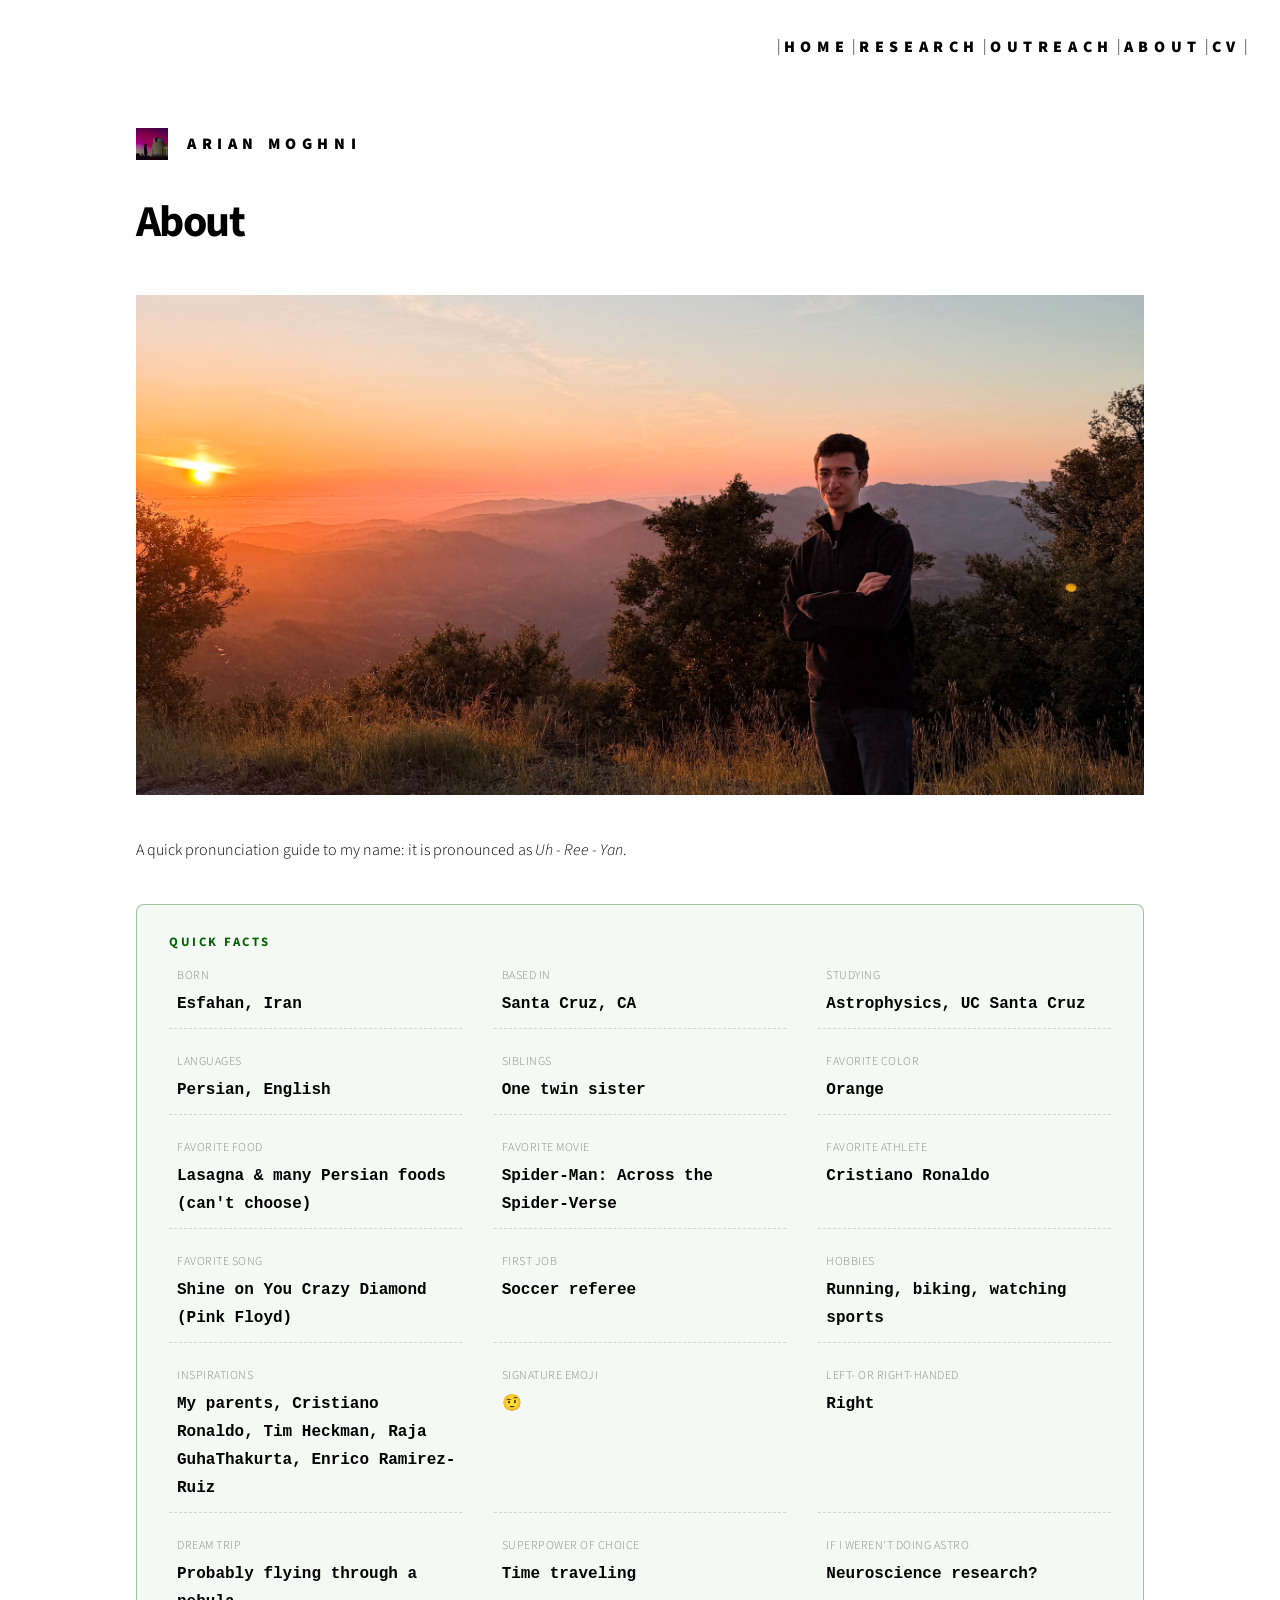
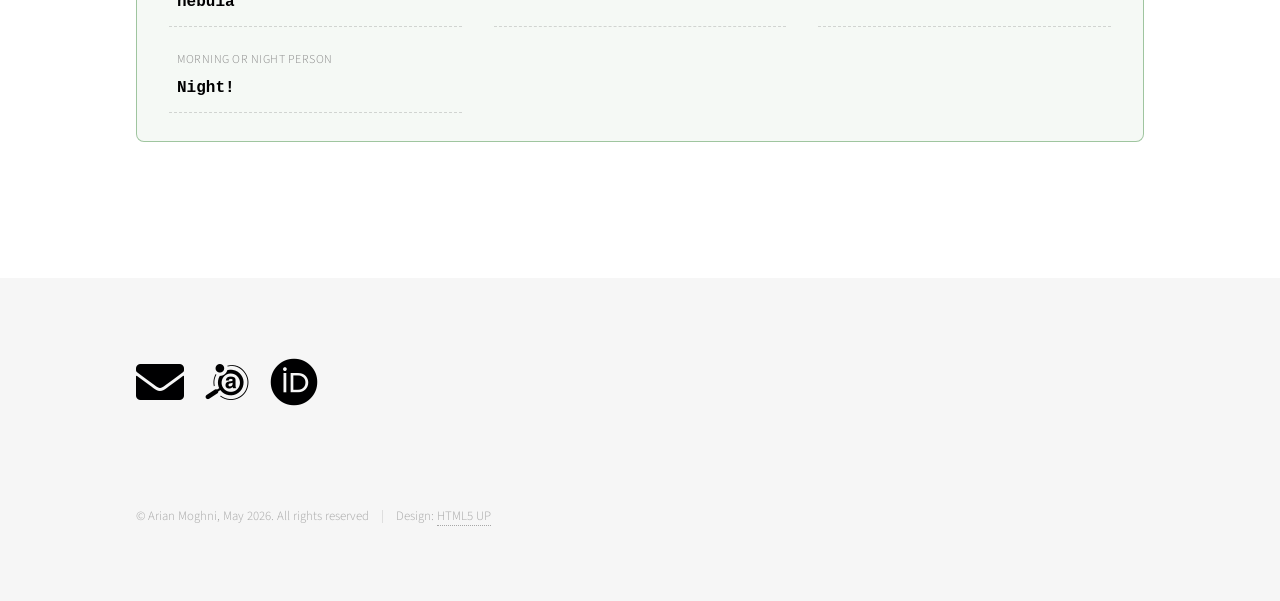
==== commit 2ebd9991: "Update about.html" ====
--- a/about.html
+++ b/about.html
@@ -120,9 +120,7 @@
     </p>
 
 	<p>
-  <span class="image center">
-    <img src="images/Aurora_Lick.jpg" alt="" style="width: 80%; height: auto;"/>
-  </span>
+  
 </p>
 
     <div class="quick-facts">
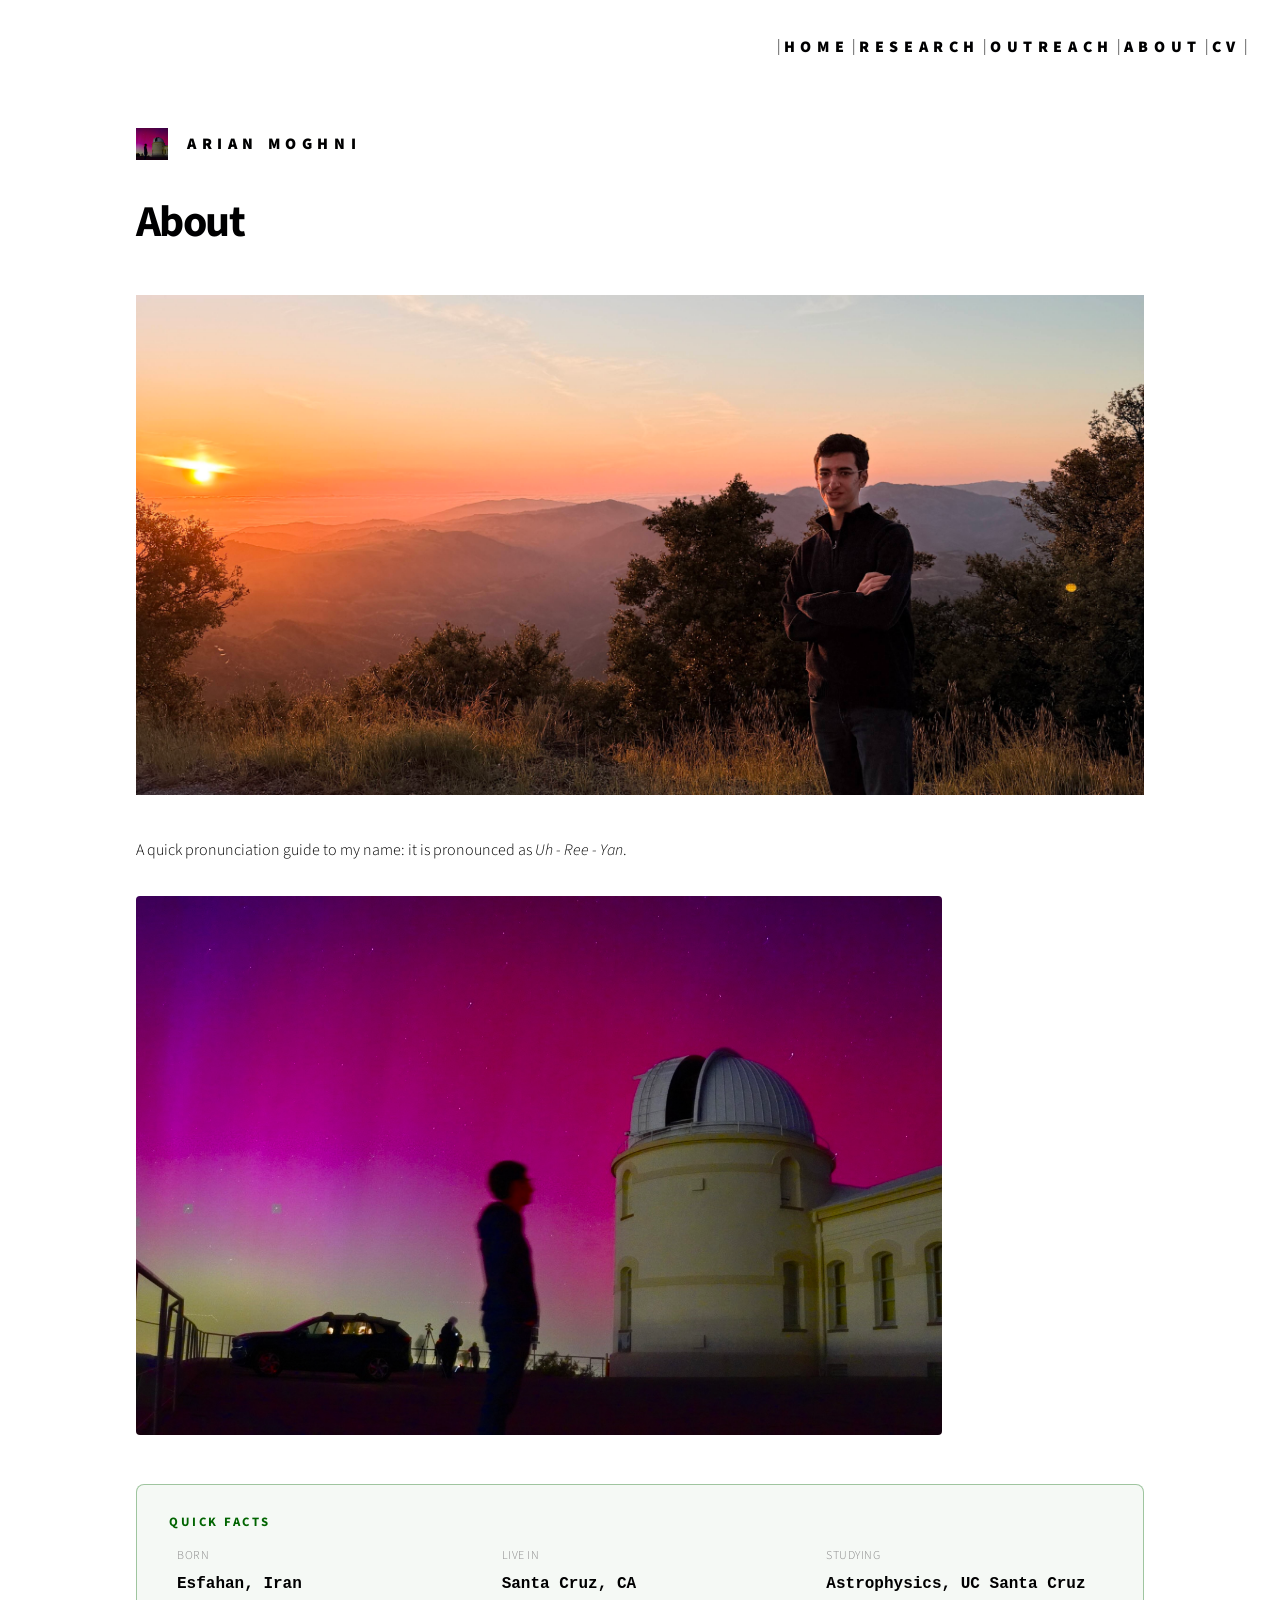
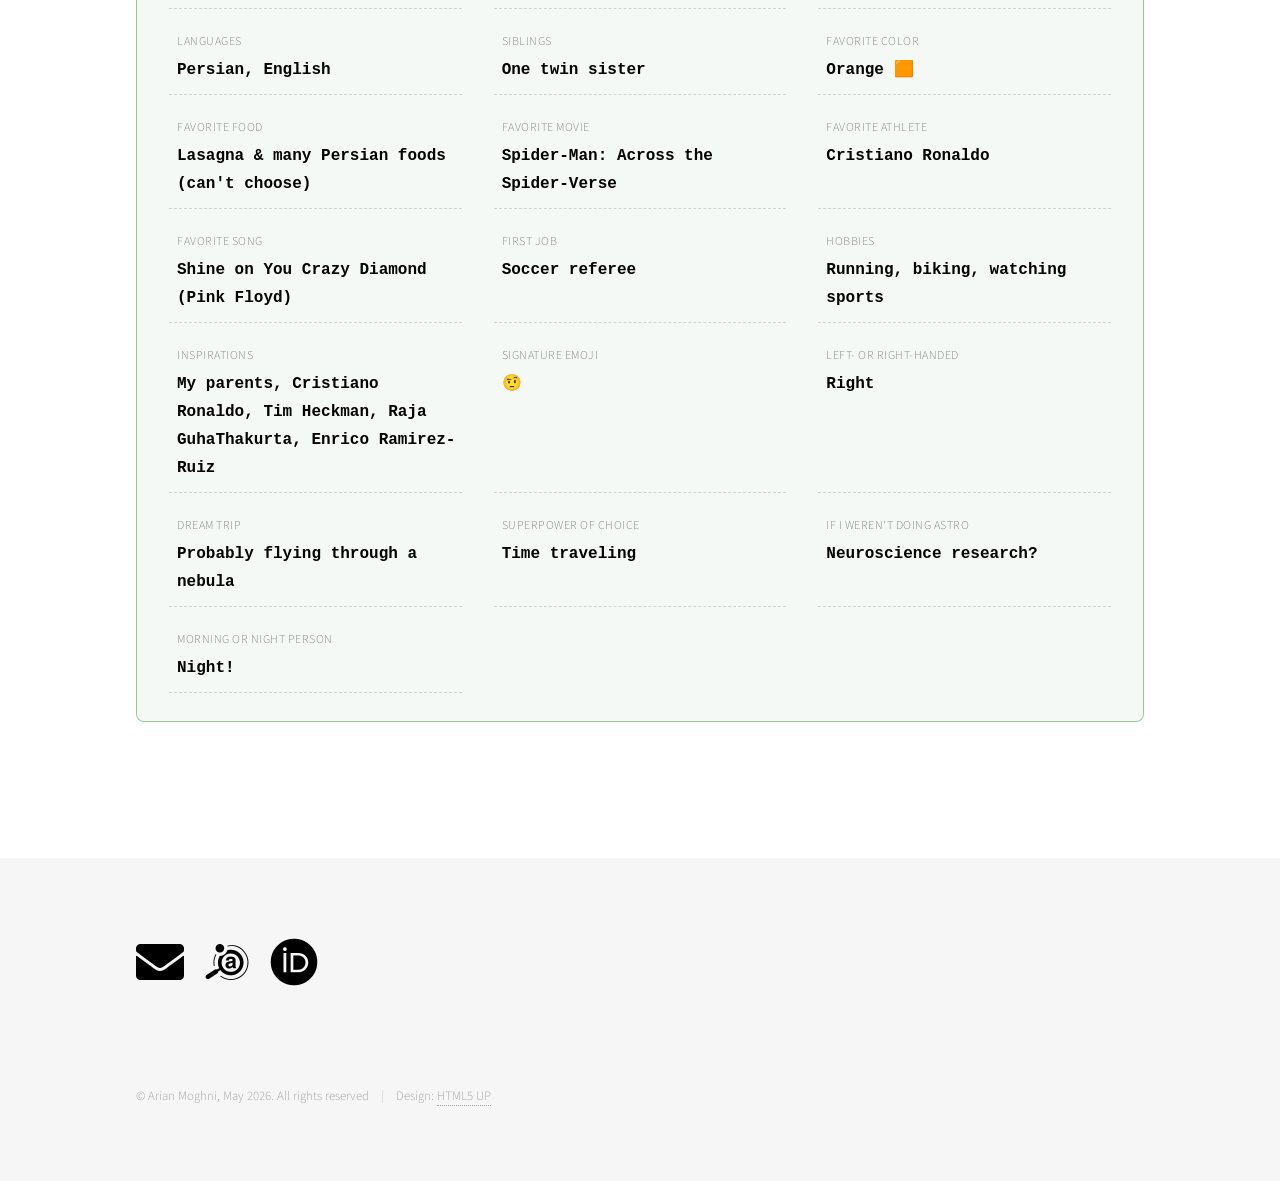
==== commit 669e920e: "Update about.html" ====
--- a/about.html
+++ b/about.html
@@ -120,19 +120,21 @@
     </p>
 
 	<p>
-  
+  <span class="image center">
+    <img src="images/Aurora_Lick.jpg" alt="" style="width: 80%; height: auto;"/>
+  </span>
 </p>
 
     <div class="quick-facts">
       <h3>Quick Facts</h3>
       <ul>
         <li><span class="fact-label">Born</span><span class="fact-value">Esfahan, Iran</span></li>
-        <li><span class="fact-label">Based in</span><span class="fact-value">Santa Cruz, CA</span></li>
+        <li><span class="fact-label">Live in</span><span class="fact-value">Santa Cruz, CA</span></li>
         <li><span class="fact-label">Studying</span><span class="fact-value">Astrophysics, UC Santa Cruz</span></li>
         <li><span class="fact-label">Languages</span><span class="fact-value">Persian, English</span></li>
         <li><span class="fact-label">Siblings</span><span class="fact-value">One twin sister</span></li>
 		  
-		<li><span class="fact-label">Favorite Color</span><span class="fact-value">Orange</span></li>
+		<li><span class="fact-label">Favorite Color</span><span class="fact-value">Orange 🟧</span></li>
 		<li><span class="fact-label">Favorite Food</span><span class="fact-value">Lasagna &amp; many Persian foods (can't choose)</span></li>
         <li><span class="fact-label">Favorite movie</span><span class="fact-value">Spider-Man: Across the Spider-Verse</span></li>
         <li><span class="fact-label">Favorite Athlete</span><span class="fact-value">Cristiano Ronaldo</span></li>
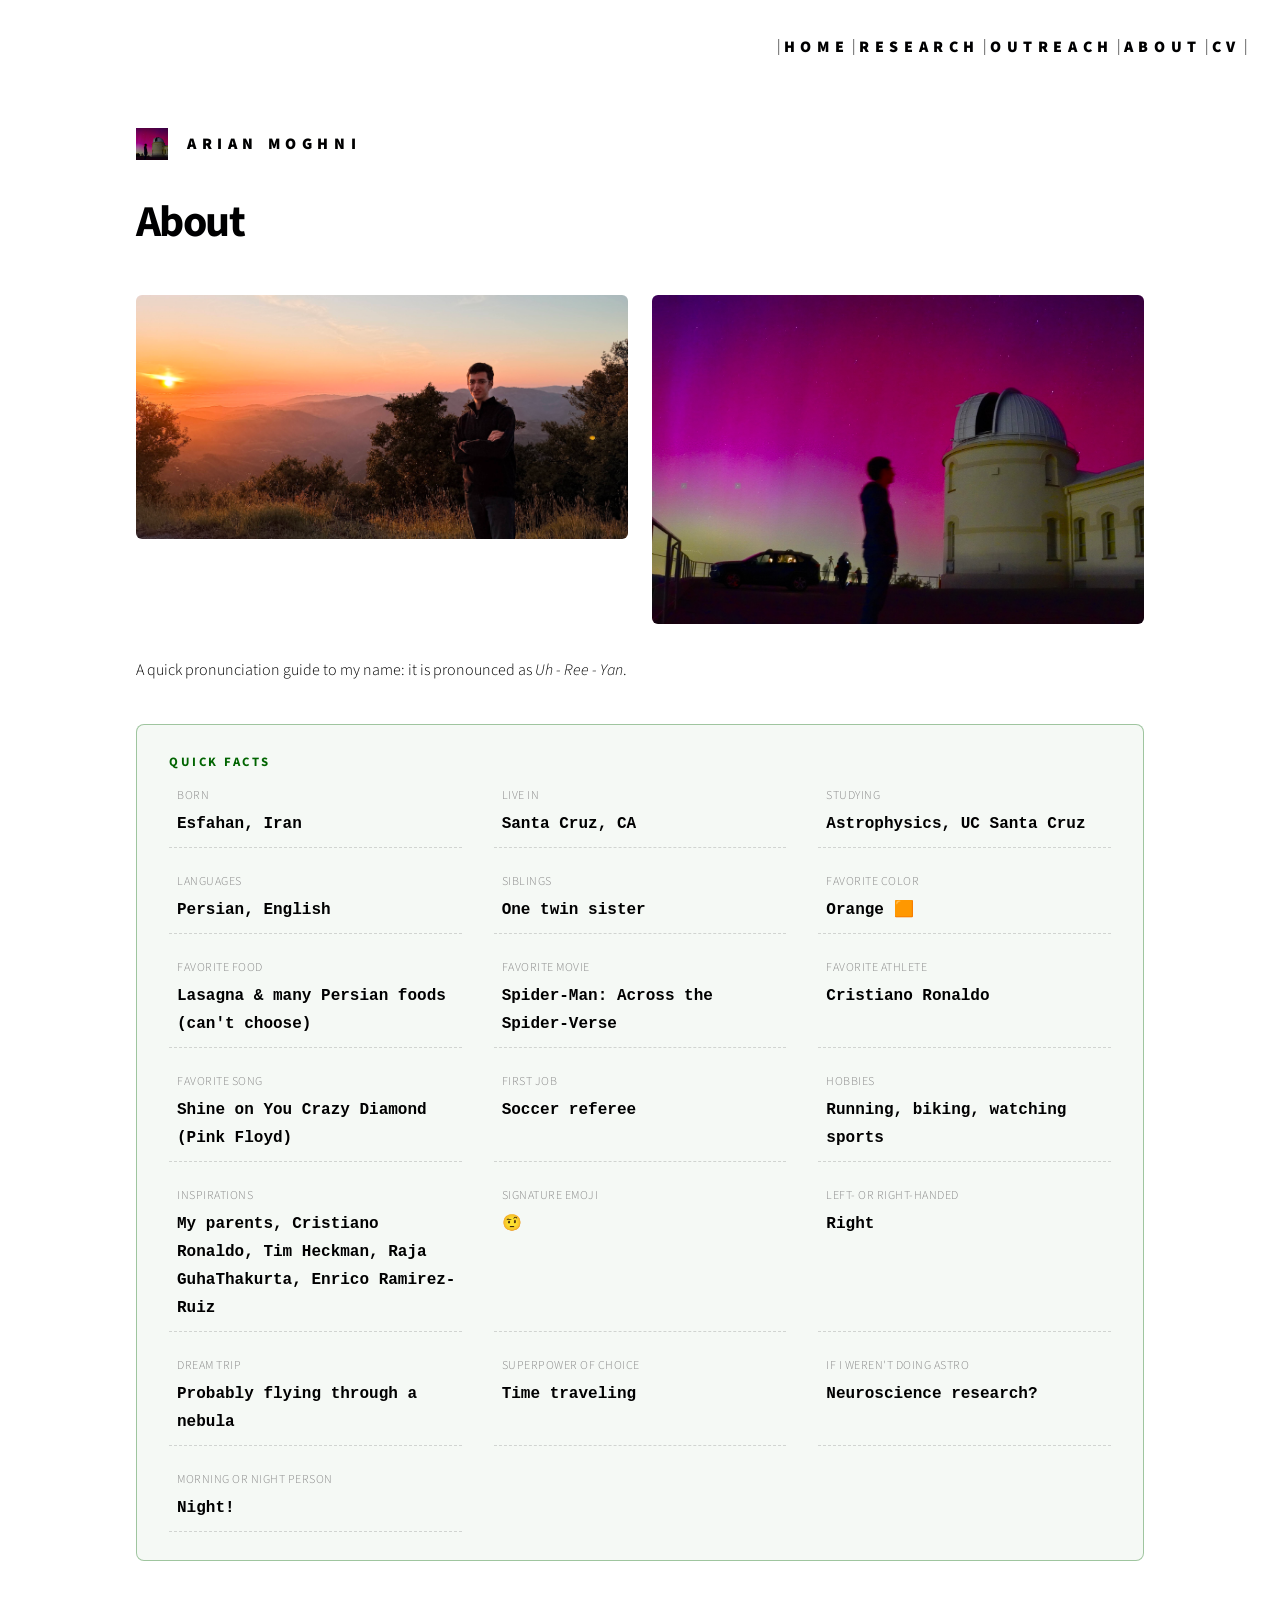
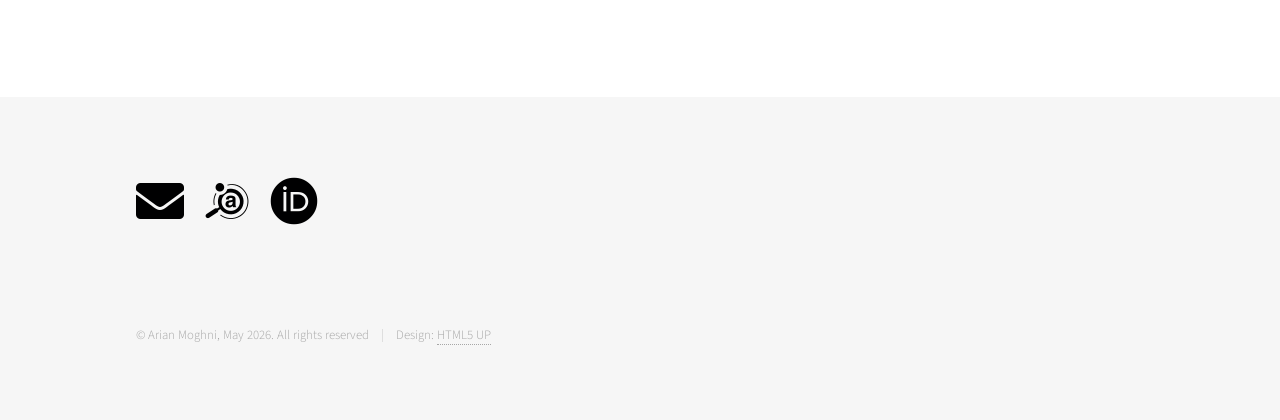
==== commit 5f63d7d5: "Update about.html" ====
--- a/about.html
+++ b/about.html
@@ -110,9 +110,33 @@
 <div id="main">
   <div class="inner">
     <h1>About</h1>
-    <p style="text-align: center;">
-      <img src="images/Lick_img_3-2.jpg" alt="" style="width: 100%; height: auto;" />
-    </p>
+    <style>
+.about-images {
+  display: grid;
+  grid-template-columns: 1fr 1fr;
+  gap: 1.5em;
+  margin: 2em 0;
+  align-items: start;
+}
+
+.about-images img {
+  width: 100%;
+  height: auto;
+  display: block;
+  border-radius: 6px;
+}
+
+@media screen and (max-width: 736px) {
+  .about-images {
+    grid-template-columns: 1fr;
+  }
+}
+</style>
+
+<div class="about-images">
+  <img src="images/Lick_img_3-2.jpg" alt="Lick Observatory" />
+  <img src="images/Aurora_Lick.jpg" alt="Aurora at Lick Observatory" />
+</div>
 
 	  
     <p>
@@ -120,9 +144,7 @@
     </p>
 
 	<p>
-  <span class="image center">
-    <img src="images/Aurora_Lick.jpg" alt="" style="width: 80%; height: auto;"/>
-  </span>
+ 
 </p>
 
     <div class="quick-facts">
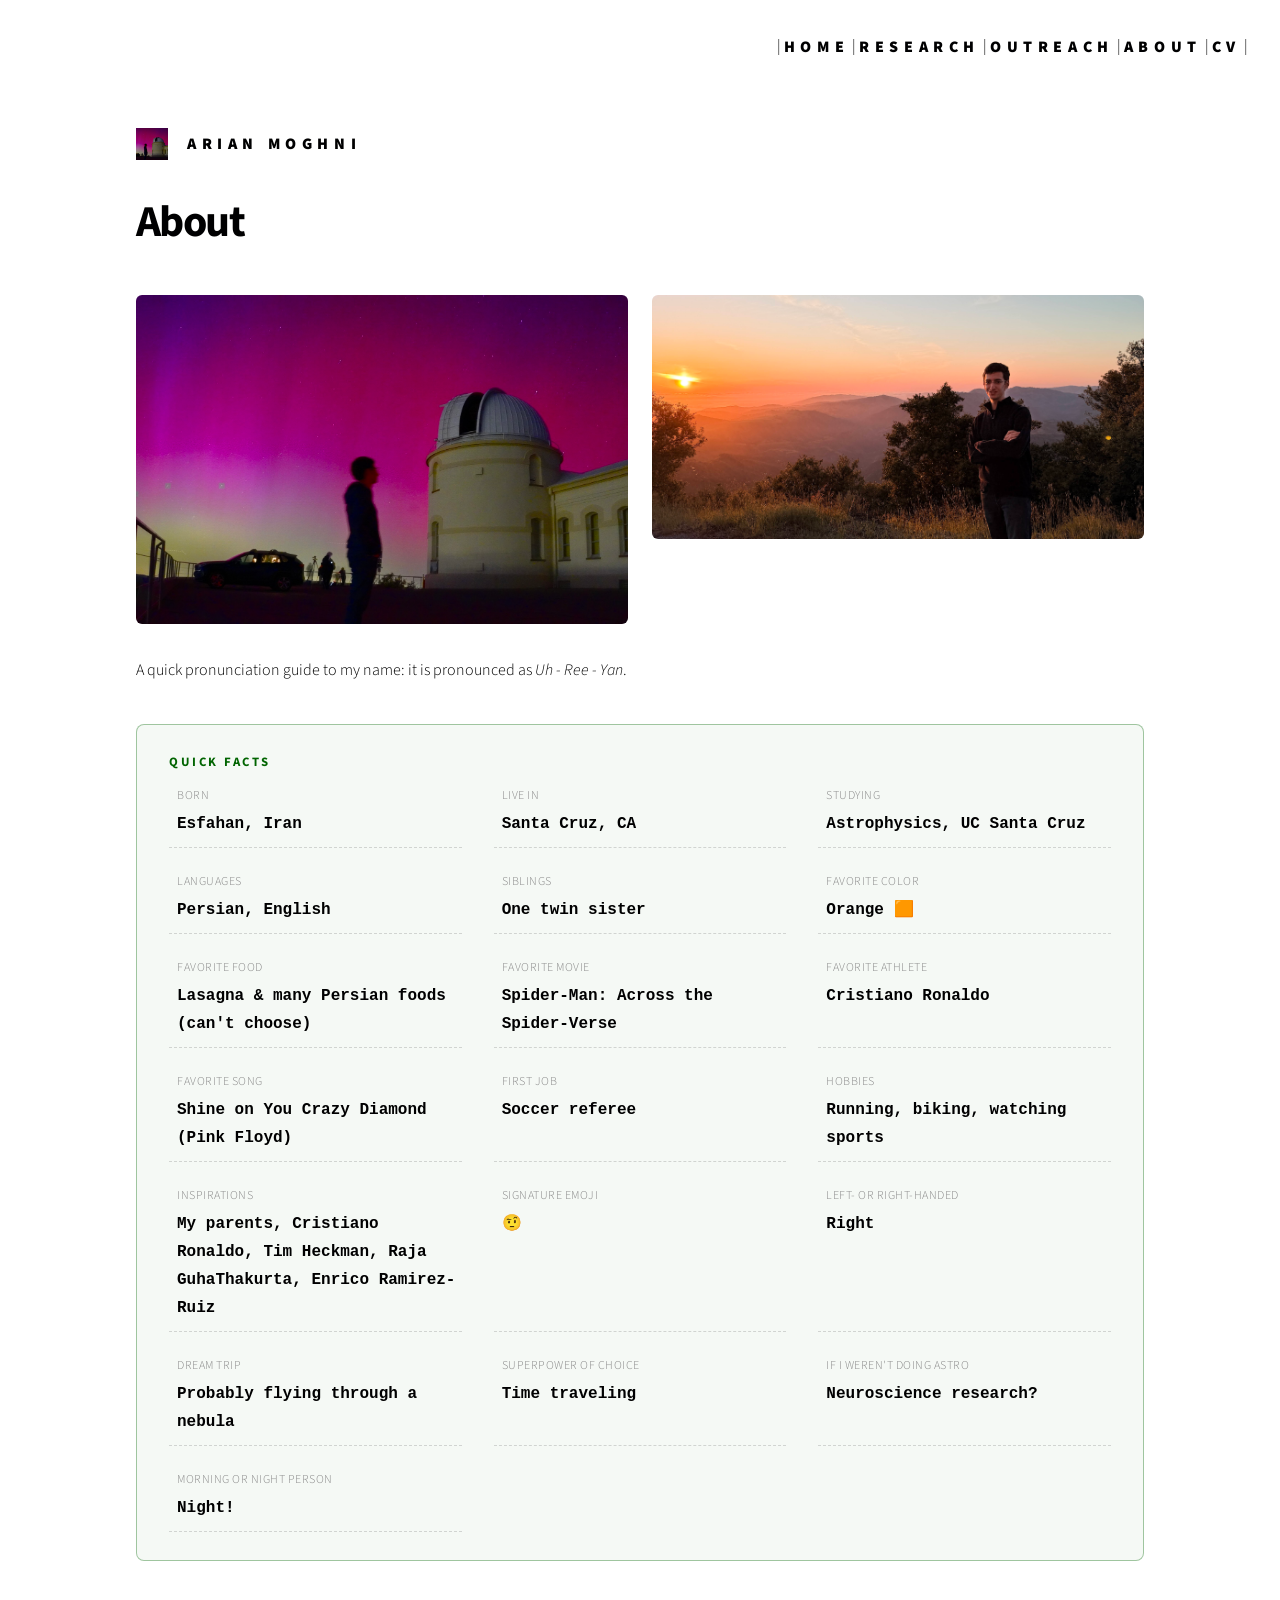
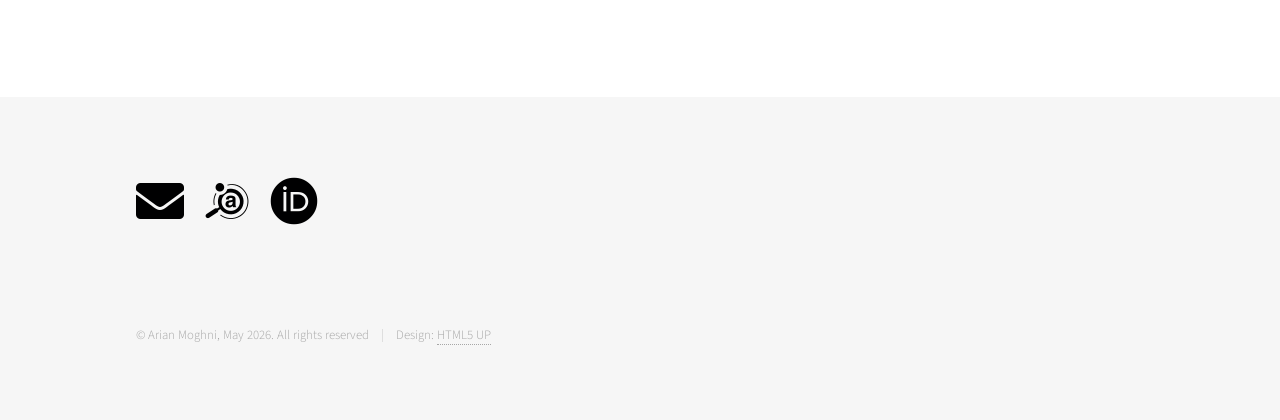
==== commit 90f88b26: "Update about.html" ====
--- a/about.html
+++ b/about.html
@@ -134,8 +134,9 @@
 </style>
 
 <div class="about-images">
+  <img src="images/Aurora_Lick.jpg" alt="Aurora at Lick Observatory" />
   <img src="images/Lick_img_3-2.jpg" alt="Lick Observatory" />
-  <img src="images/Aurora_Lick.jpg" alt="Aurora at Lick Observatory" />
+  
 </div>
 
 	  
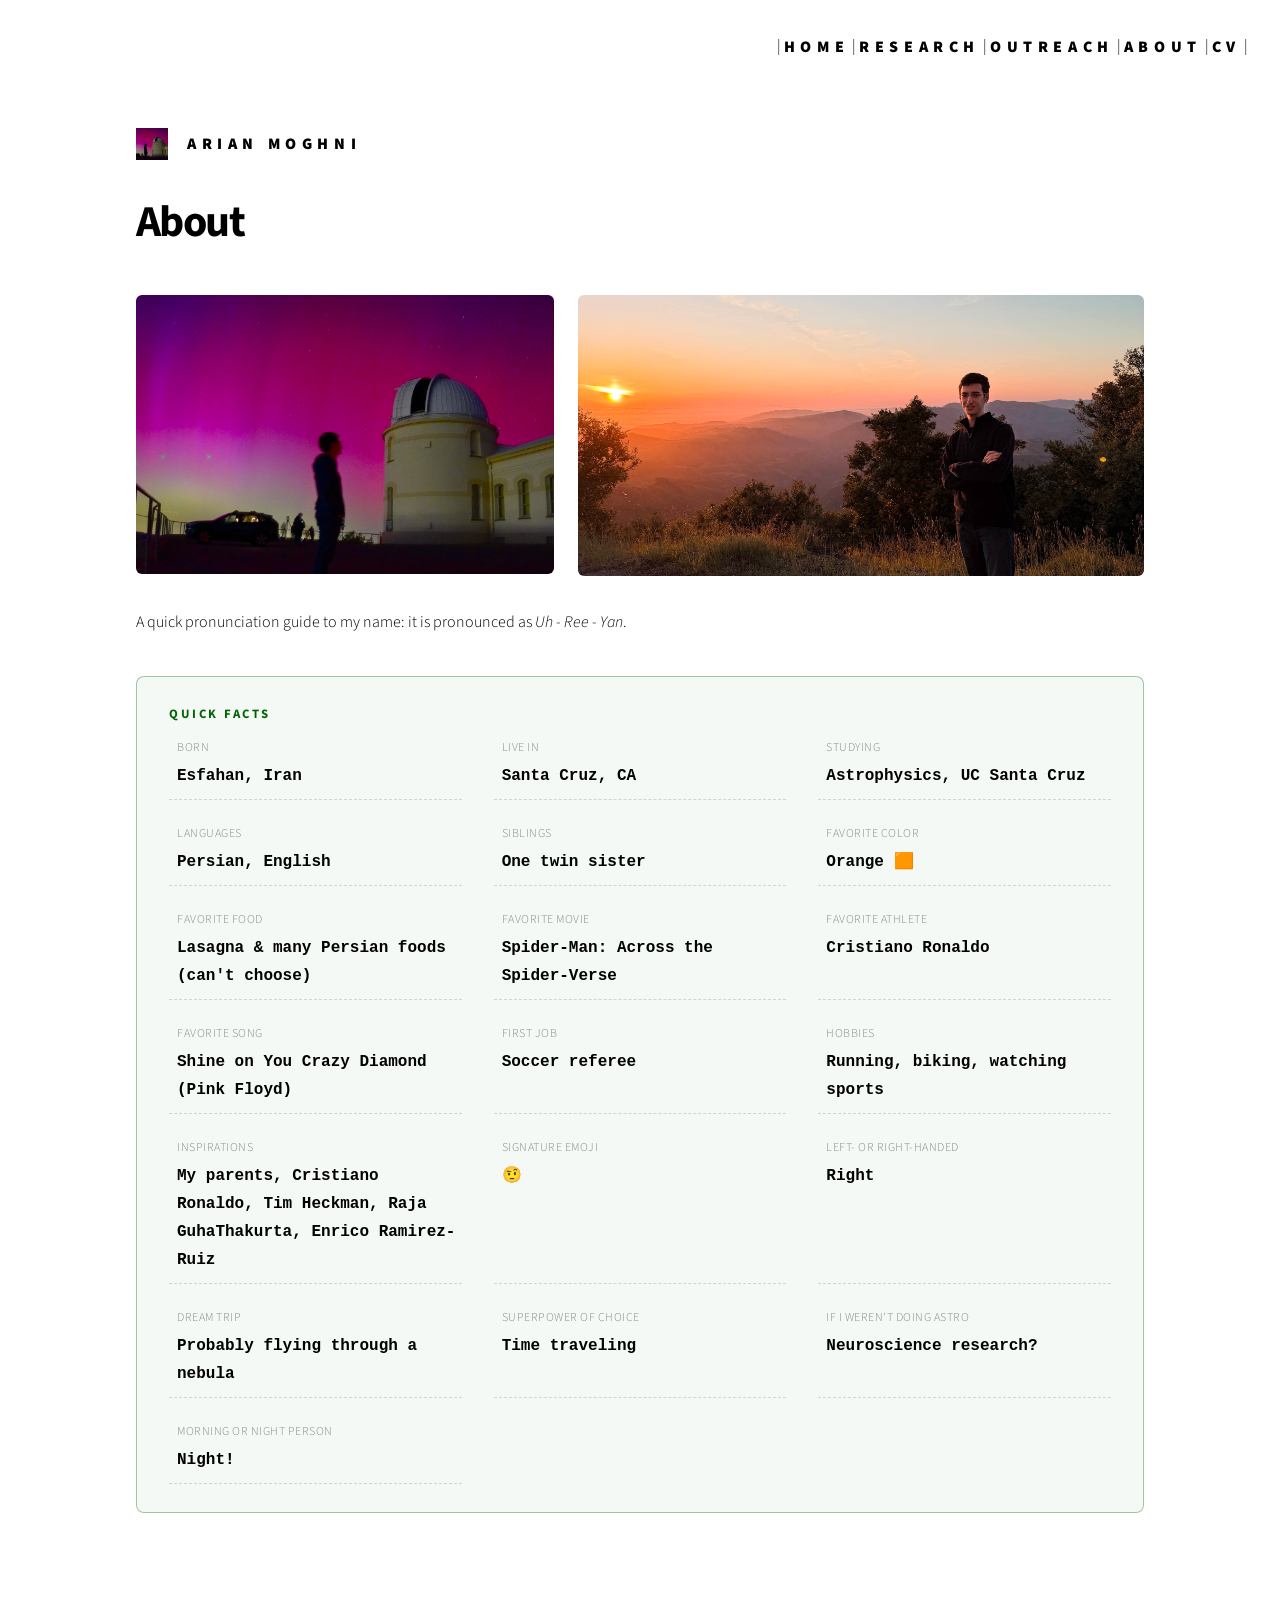
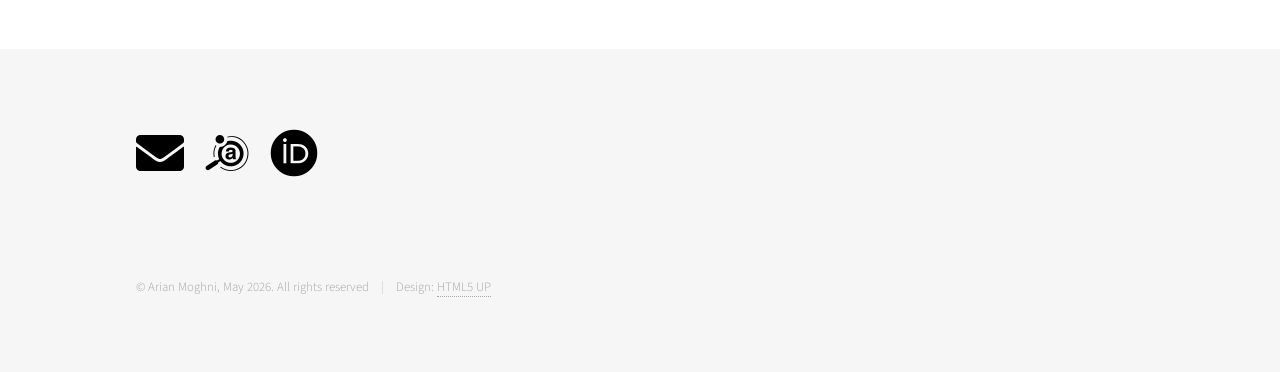
==== commit 3968cbb8: "Update about.html" ====
--- a/about.html
+++ b/about.html
@@ -113,7 +113,7 @@
     <style>
 .about-images {
   display: grid;
-  grid-template-columns: 1fr 1fr;
+  grid-template-columns: 0.85fr 1.15fr;
   gap: 1.5em;
   margin: 2em 0;
   align-items: start;
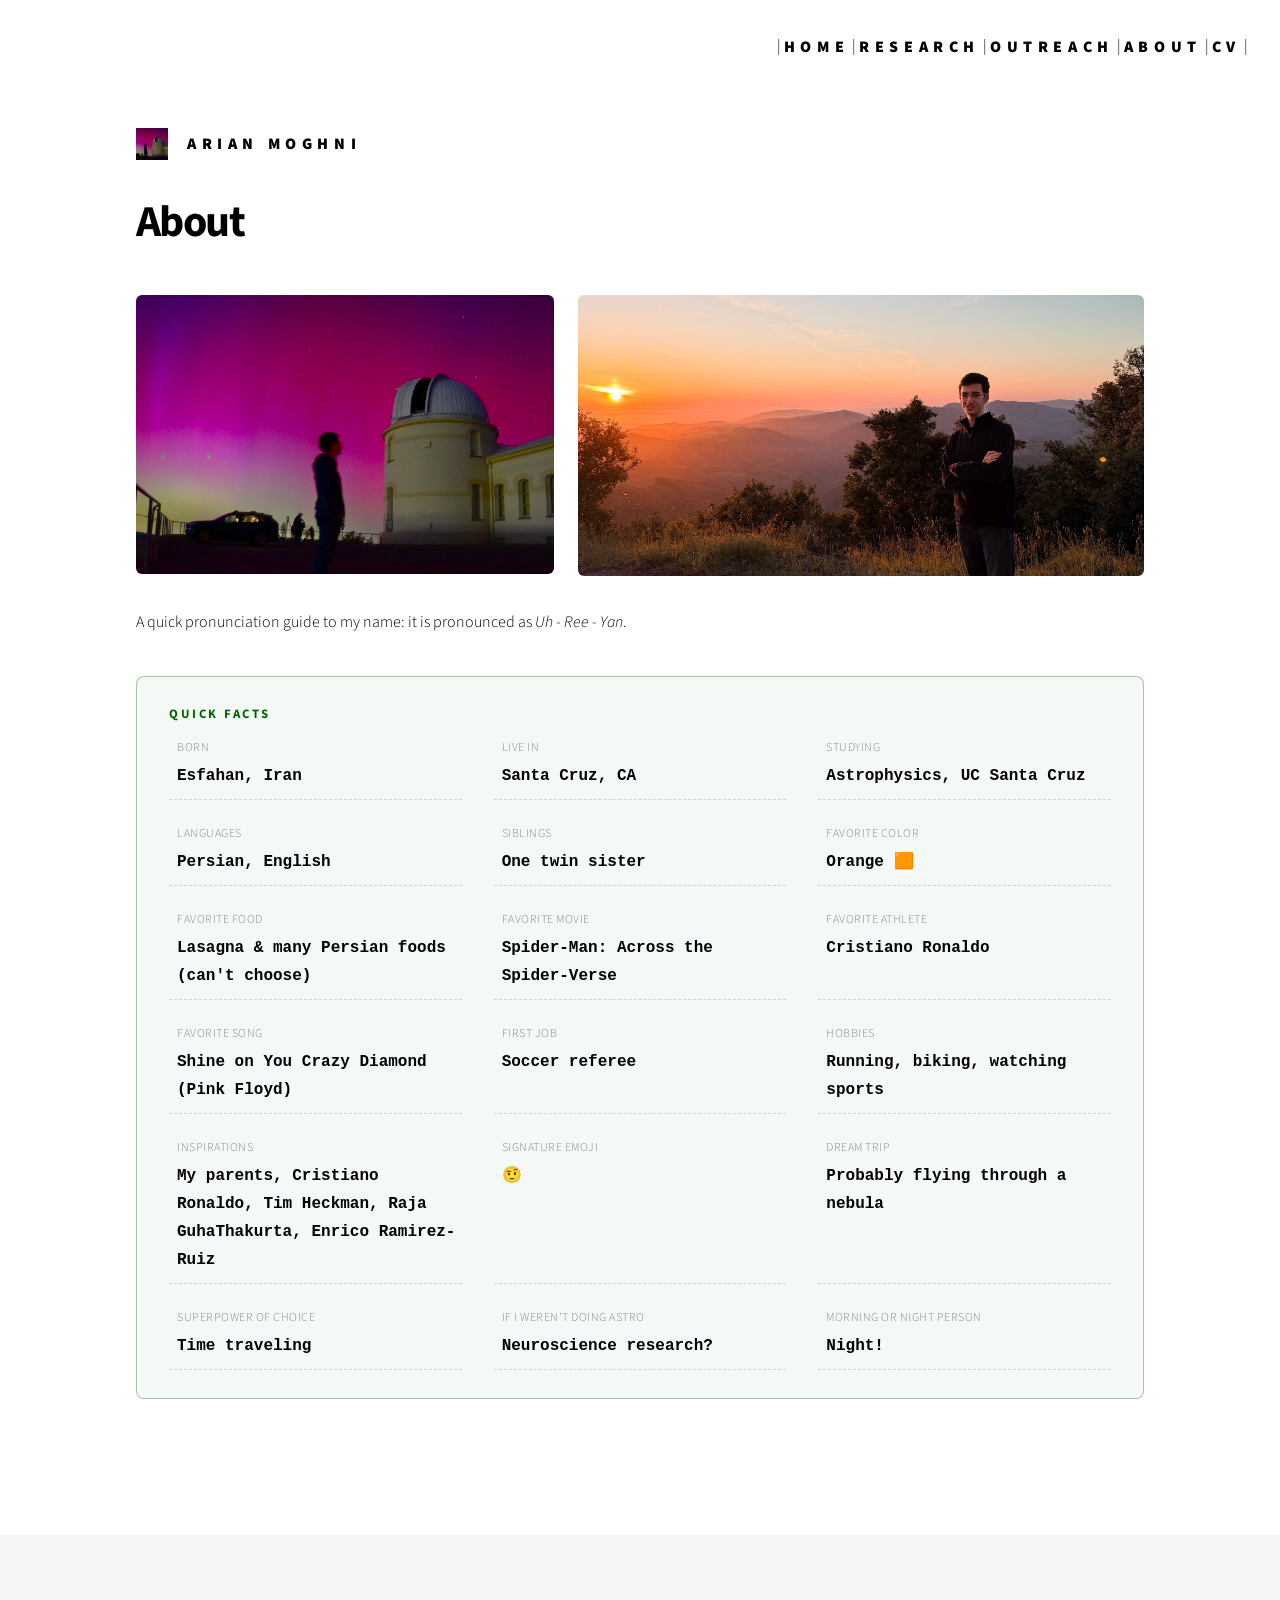
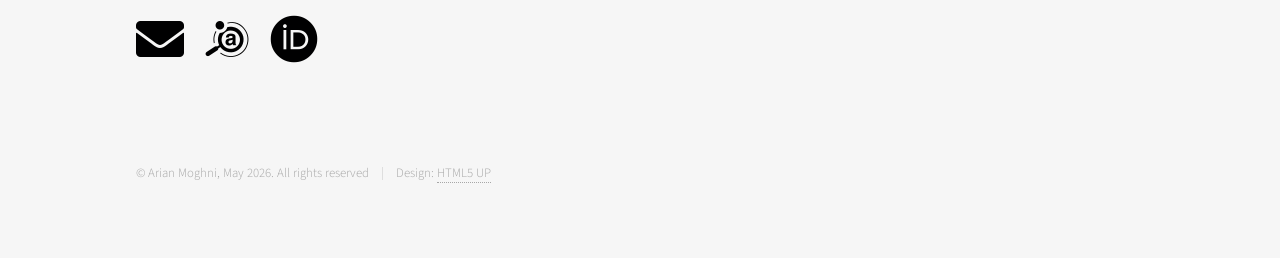
==== commit 0d9ae7ac: "Update about.html" ====
--- a/about.html
+++ b/about.html
@@ -167,7 +167,6 @@
         <li><span class="fact-label">Hobbies</span><span class="fact-value">Running, biking, watching sports</span></li>
         <li><span class="fact-label">Inspirations</span><span class="fact-value">My parents, Cristiano Ronaldo, Tim Heckman, Raja GuhaThakurta, Enrico Ramirez-Ruiz</span></li>
         <li><span class="fact-label">Signature emoji</span><span class="fact-value">🤨</span></li>
-        <li><span class="fact-label">Left- or right-handed</span><span class="fact-value">Right</span></li>
 
 		<li><span class="fact-label">Dream trip</span><span class="fact-value">Probably flying through a nebula</span></li>
         <li><span class="fact-label">Superpower of choice</span><span class="fact-value">Time traveling</span></li>
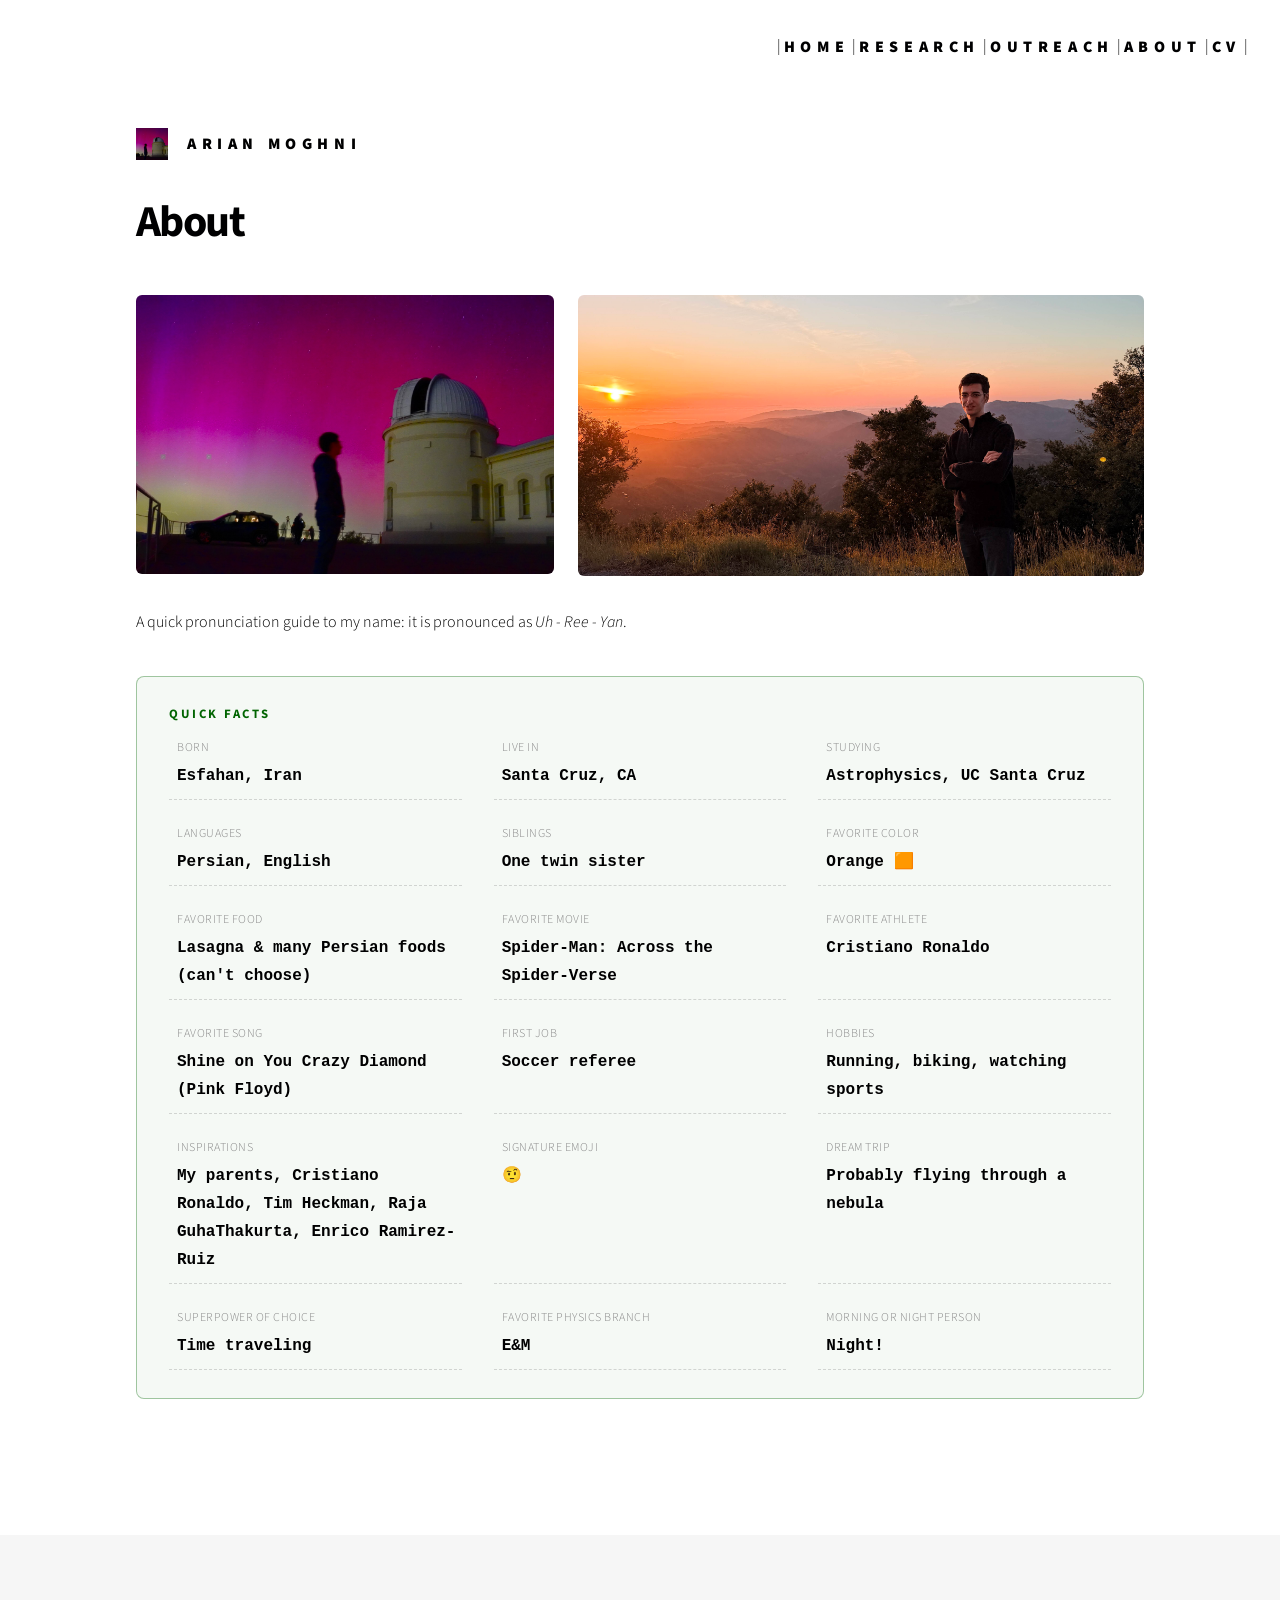
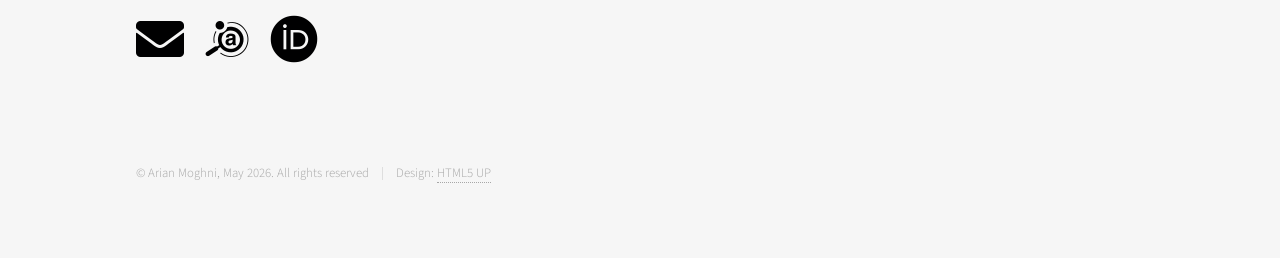
==== commit 4e5077ac: "Update about.html" ====
--- a/about.html
+++ b/about.html
@@ -170,7 +170,7 @@
 
 		<li><span class="fact-label">Dream trip</span><span class="fact-value">Probably flying through a nebula</span></li>
         <li><span class="fact-label">Superpower of choice</span><span class="fact-value">Time traveling</span></li>
-        <li><span class="fact-label">If I weren't doing astro</span><span class="fact-value">Neuroscience research?</span></li>
+        <li><span class="fact-label">Favorite physics branch</span><span class="fact-value">E&M</span></li>
 
 		<li><span class="fact-label">Morning or night person</span><span class="fact-value">Night!</span></li>
       </ul>
